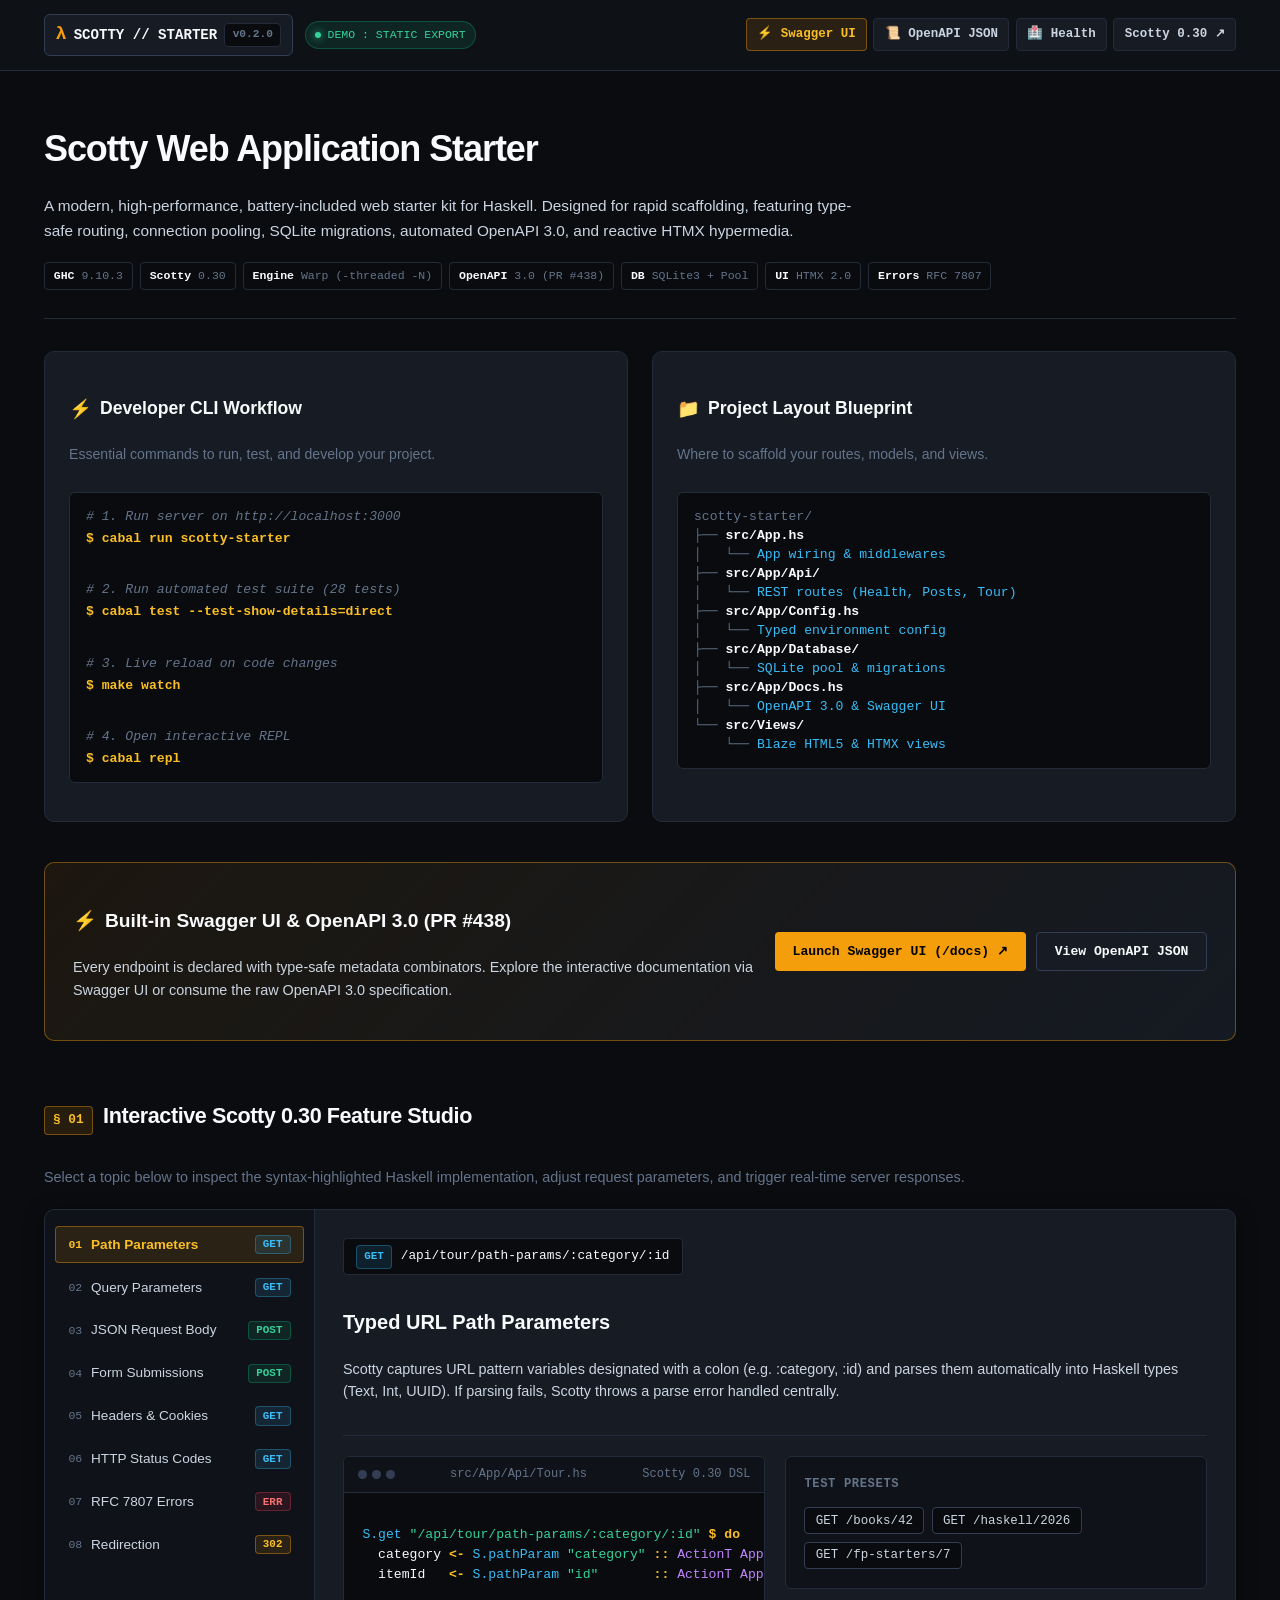
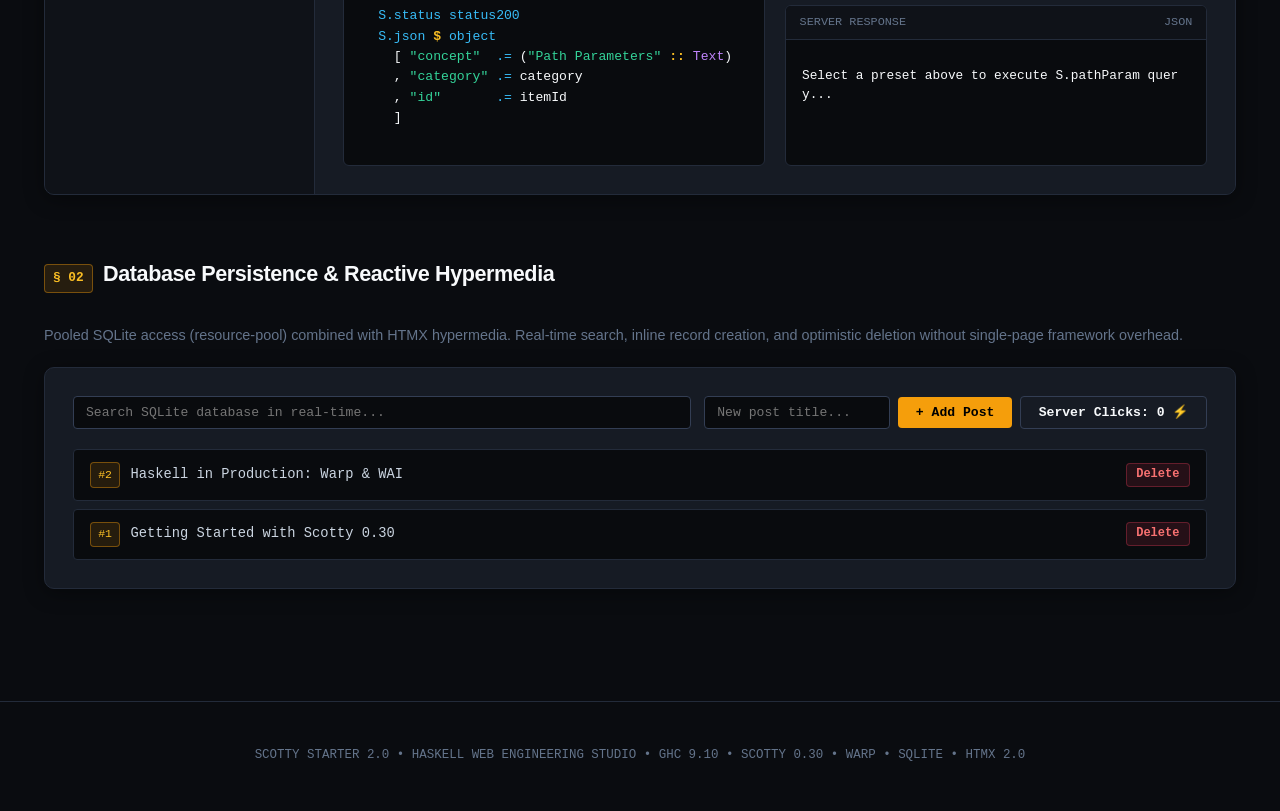
==== docs/index.html @ cca3cdc8 "feat(pages): export static showcase for GitHub Pages - Complete self-contained static export in docs" ====
<!DOCTYPE HTML>
<html><head><meta charset="utf-8"><meta name="viewport" content="width=device-width, initial-scale=1, maximum-scale=5"><meta name="description" content="Scotty Starter 2.0 - Production-Ready Haskell Web Application Starter"><title>Scotty Starter 2.0 // Haskell Web Engineering Studio</title><link rel="icon" href="./favicon.ico"><link rel="stylesheet" href="./css/pure.min.css"><link rel="stylesheet" href="./css/grids-responsive.min.css"><link rel="stylesheet" href="./css/style.css"><script src="./js/htmx.min.js"></script><script>document.addEventListener('htmx:beforeSwap', function(evt) {
  evt.detail.shouldSwap = true;
  evt.detail.isError = false;
});
document.addEventListener('htmx:afterOnLoad', function(evt) {
  var target = evt.detail.target;
  if (target && target.classList.contains('console-output')) {
    try {
      var parsed = JSON.parse(target.textContent);
      target.textContent = JSON.stringify(parsed, null, 2);
    } catch(e) {}
  }
});
function switchTourTab(tabId) {
  var navItems = document.querySelectorAll('.studio-nav-item');
  var panes = document.querySelectorAll('.tour-pane');
  for (var i = 0; i < navItems.length; i++) {
    navItems[i].classList.remove('active');
  }
  for (var j = 0; j < panes.length; j++) {
    panes[j].classList.remove('active');
  }
  var activeBtn = document.querySelector('[data-tab="' + tabId + '"]');
  var activePane = document.getElementById('pane-' + tabId);
  if (activeBtn) activeBtn.classList.add('active');
  if (activePane) activePane.classList.add('active');
}
</script><script>
if ('serviceWorker' in navigator) {
  navigator.serviceWorker.register('./sw.js').then(function(reg) {
    console.log('Scotty SW registered with scope:', reg.scope);
  }).catch(function(err) {
    console.warn('SW registration failed:', err);
  });
}
(function() {
  if (window.__SCOTTY_MOCK_INSTALLED__) return;
  window.__SCOTTY_MOCK_INSTALLED__ = true;

  var clickCounter = 0;
  var nextPostId = 3;
  var posts = [
    { id: 2, title: "Haskell in Production: Warp & WAI" },
    { id: 1, title: "Getting Started with Scotty 0.30" }
  ];

  function escapeHtml(s) {
    return String(s).replace(/&/g, '&amp;').replace(/</g, '&lt;').replace(/>/g, '&gt;').replace(/"/g, '&quot;');
  }
  function renderPost(post) {
    return '<div class="post-card" id="post-' + post.id + '">
' +
      '<div class="post-info">
' +
      '<span class="post-id-chip">#' + post.id + '</span>
' +
      '<span class="post-title">' + escapeHtml(post.title) + '</span>
' +
      '</div>
' +
      '<button class="btn-del" hx-delete="./partials/posts/' + post.id + '" hx-target="#post-' + post.id + '" hx-swap="outerHTML" hx-confirm="Delete this record from SQLite database?">Delete</button>
' +
      '</div>';
  }

  function handleMock(method, urlStr, bodyStr) {
    var url = new URL(urlStr, window.location.href);
    var p = url.pathname;
    method = method.toUpperCase();

    // 1. Path Params
    var m = p.match(/\/api\/tour\/path-params\/([^/]+)\/([^/]+)/);
    if (m && method === 'GET') {
      return { status: 200, ct: 'application/json; charset=utf-8', body: JSON.stringify({
        concept: "Path Parameters",
        category: decodeURIComponent(m[1]),
        id: parseInt(m[2], 10) || m[2]
      }, null, 2) };
    }

    // 2. Query Params
    if (p.indexOf('/api/tour/query-params') !== -1 && method === 'GET') {
      var raw = [];
      url.searchParams.forEach(function(v, k) { raw.push([k, v]); });
      var filter = url.searchParams.get('filter');
      var limit = url.searchParams.get('limit') ? parseInt(url.searchParams.get('limit'), 10) : null;
      return { status: 200, ct: 'application/json; charset=utf-8', body: JSON.stringify({
        concept: "Query Parameters",
        filter: filter,
        limit: limit,
        raw_queries: raw
      }, null, 2) };
    }

    // 3. JSON body
    if (p.indexOf('/api/tour/json-body') !== -1 && method === 'POST') {
      try {
        var parsed = JSON.parse(bodyStr || '{}');
        return { status: 201, ct: 'application/json; charset=utf-8', body: JSON.stringify({
          concept: "JSON Deserialization",
          parsed: parsed
        }, null, 2) };
      } catch(e) {
        return { status: 400, ct: 'application/problem+json; charset=utf-8', body: JSON.stringify({
          type: "about:blank",
          title: "Malformed JSON Request",
          status: 400,
          detail: e.message
        }, null, 2) };
      }
    }

    // 4. Form Params
    if (p.indexOf('/api/tour/form-params') !== -1 && method === 'POST') {
      var sp = new URLSearchParams(bodyStr || '');
      return { status: 201, ct: 'application/json; charset=utf-8', body: JSON.stringify({
        concept: "Form Data Parsing",
        username: sp.get('username') || '',
        email: sp.get('email') || '',
        newsletter: sp.get('newsletter') ? true : null
      }, null, 2) };
    }

    // 5. Headers & Cookies
    if (p.indexOf('/api/tour/headers-and-cookies') !== -1 && method === 'GET') {
      return { status: 200, ct: 'application/json; charset=utf-8', body: JSON.stringify({
        concept: "Headers & Cookies",
        user_agent: navigator.userAgent,
        cookie: "visited=true"
      }, null, 2) };
    }

    // 6. Status Codes
    var scMatch = p.match(/\/api\/tour\/status-codes\/(\d+)/);
    if (scMatch && method === 'GET') {
      var code = parseInt(scMatch[1], 10);
      if (code === 204) {
        return { status: 204, ct: 'text/plain; charset=utf-8', body: '' };
      }
      return { status: code, ct: 'application/json; charset=utf-8', body: JSON.stringify({
        concept: "Status Codes",
        status_code: code
      }, null, 2) };
    }

    // 7. Errors
    var errMatch = p.match(/\/api\/tour\/errors\/([^/]+)/);
    if (errMatch && method === 'GET') {
      var errType = errMatch[1];
      if (errType === 'missing-query') {
        return { status: 400, ct: 'application/problem+json; charset=utf-8', body: JSON.stringify({
          type: "about:blank",
          title: "Missing Query Parameter",
          status: 400,
          detail: "Missing: required_param"
        }, null, 2) };
      } else {
        return { status: 400, ct: 'application/problem+json; charset=utf-8', body: JSON.stringify({
          type: "about:blank",
          title: "Parameter Parse Failure",
          status: 400,
          detail: "Cannot parse: numeric_field (expected Int)"
        }, null, 2) };
      }
    }

    // 8. Health
    if (p.indexOf('/healthz') !== -1) {
      return { status: 200, ct: 'application/json; charset=utf-8', body: JSON.stringify({
        status: "ok",
        app: "scotty-starter",
        version: "0.2.0",
        runtime: "GHC 9.10.3 / Warp / GitHub Pages Static",
        pool_stats: { available: 10, in_use: 0 }
      }, null, 2) };
    }

    // 9. Counter
    if (p.indexOf('/partials/counter') !== -1 && method === 'POST') {
      clickCounter++;
      return { status: 200, ct: 'text/html; charset=utf-8', body: '<button class="btn-secondary" id="counter-btn" hx-post="./partials/counter" hx-target="#counter-btn" hx-swap="outerHTML">Server Clicks: ' + clickCounter + ' ⚡</button>' };
    }

    // 10. Posts search
    if (p.indexOf('/partials/posts/search') !== -1 && method === 'GET') {
      var q = (url.searchParams.get('q') || '').toLowerCase();
      var filtered = posts.filter(function(x) { return x.title.toLowerCase().indexOf(q) !== -1; });
      var html = "";
      if (filtered.length === 0) {
        html = '<div style="grid-column: 1 / -1; padding: 2rem; text-align: center; color: var(--text-dim);">No matching SQLite records found for "' + escapeHtml(q) + '".</div>';
      } else {
        html = filtered.map(renderPost).join('
');
      }
      return { status: 200, ct: 'text/html; charset=utf-8', body: html };
    }

    // 11. Add post
    if (p.indexOf('/partials/posts') !== -1 && method === 'POST') {
      var formP = new URLSearchParams(bodyStr || '');
      var title = (formP.get('title') || 'Untitled Entry').trim();
      var np = { id: nextPostId++, title: title };
      posts.unshift(np);
      return { status: 200, ct: 'text/html; charset=utf-8', body: renderPost(np) };
    }

    // 12. Delete post
    var delMatch = p.match(/\/partials\/posts\/(\d+)/);
    if (delMatch && method === 'DELETE') {
      var delId = parseInt(delMatch[1], 10);
      posts = posts.filter(function(x) { return x.id !== delId; });
      return { status: 200, ct: 'text/html; charset=utf-8', body: '' };
    }

    return null;
  }

  var origOpen = XMLHttpRequest.prototype.open;
  var origSend = XMLHttpRequest.prototype.send;

  XMLHttpRequest.prototype.open = function(method, url) {
    this._method = method;
    this._url = url;
    return origOpen.apply(this, arguments);
  };

  XMLHttpRequest.prototype.send = function(body) {
    var self = this;
    if (navigator.serviceWorker && navigator.serviceWorker.controller) {
      return origSend.apply(this, arguments);
    }
    var mock = handleMock(self._method, self._url, body);
    if (mock) {
      setTimeout(function() {
        Object.defineProperty(self, 'readyState', { value: 4, writable: false });
        Object.defineProperty(self, 'status', { value: mock.status, writable: false });
        Object.defineProperty(self, 'statusText', { value: mock.status === 204 ? 'No Content' : 'OK', writable: false });
        Object.defineProperty(self, 'responseText', { value: mock.body, writable: false });
        Object.defineProperty(self, 'response', { value: mock.body, writable: false });
        self.getResponseHeader = function(h) {
          if (h.toLowerCase() === 'content-type') return mock.ct;
          return null;
        };
        self.getAllResponseHeaders = function() {
          return 'content-type: ' + mock.ct + '
';
        };
        if (typeof self.onreadystatechange === 'function') self.onreadystatechange();
        if (typeof self.onload === 'function') self.onload();
      }, 30);
      return;
    }
    return origSend.apply(this, arguments);
  };

  var origFetch = window.fetch;
  window.fetch = function(input, init) {
    if (navigator.serviceWorker && navigator.serviceWorker.controller) {
      return origFetch.apply(this, arguments);
    }
    var urlStr = typeof input === 'string' ? input : (input && input.url ? input.url : '');
    var method = (init && init.method) || 'GET';
    var body = (init && init.body) || '';
    var mock = handleMock(method, urlStr, body);
    if (mock) {
      return Promise.resolve(new Response(mock.body, {
        status: mock.status,
        headers: { 'Content-Type': mock.ct }
      }));
    }
    return origFetch.apply(this, arguments);
  };
})();
</script></head><body><header class="topbar"><div class="topbar-inner"><div class="brand-wrapper"><a class="brand-badge" href="./"><span class="lambda-glyph">λ</span><span>SCOTTY // STARTER</span><span class="version-pill">v0.2.0</span></a><div class="status-pill"><span class="pulse-dot"></span><span>DEMO : STATIC EXPORT</span></div></div><div class="nav-cluster"><a class="nav-btn swagger-btn" href="./docs.html">⚡ Swagger UI</a><a class="nav-btn" href="./openapi.json">📜 OpenAPI JSON</a><a class="nav-btn" href="./healthz">🏥 Health</a><a class="nav-btn" href="https://github.com/scotty-web/scotty" target="_blank">Scotty 0.30 ↗</a></div></div></header><main class="workbench-container"><div class="masthead"><h1 class="masthead-title">Scotty Web Application Starter</h1><p class="masthead-sub">A modern, high-performance, battery-included web starter kit for Haskell. Designed for rapid scaffolding, featuring type-safe routing, connection pooling, SQLite migrations, automated OpenAPI 3.0, and reactive HTMX hypermedia.</p><div class="spec-strip"><span class="spec-chip"><strong>GHC </strong>9.10.3</span><span class="spec-chip"><strong>Scotty </strong>0.30</span><span class="spec-chip"><strong>Engine </strong>Warp (-threaded -N)</span><span class="spec-chip"><strong>OpenAPI </strong>3.0 (PR #438)</span><span class="spec-chip"><strong>DB </strong>SQLite3 + Pool</span><span class="spec-chip"><strong>UI </strong>HTMX 2.0</span><span class="spec-chip"><strong>Errors </strong>RFC 7807</span></div></div><div class="scaffold-grid"><div class="scaffold-card"><h3 class="scaffold-card-title"><span class="lambda-glyph">⚡</span><span>Developer CLI Workflow</span></h3><p class="scaffold-card-desc">Essential commands to run, test, and develop your project.</p><pre class="cli-cheatsheet"><span class="comment"># 1. Run server on http://localhost:3000
</span><span class="cmd">$ cabal run scotty-starter

</span><span class="comment"># 2. Run automated test suite (28 tests)
</span><span class="cmd">$ cabal test --test-show-details=direct

</span><span class="comment"># 3. Live reload on code changes
</span><span class="cmd">$ make watch

</span><span class="comment"># 4. Open interactive REPL
</span><span class="cmd">$ cabal repl</span></pre></div><div class="scaffold-card"><h3 class="scaffold-card-title"><span class="lambda-glyph">📁</span><span>Project Layout Blueprint</span></h3><p class="scaffold-card-desc">Where to scaffold your routes, models, and views.</p><pre class="tree-list">scotty-starter/
├── <strong>src/App.hs</strong>
│   └── <span class="tag">App wiring &amp; middlewares
</span>├── <strong>src/App/Api/</strong>
│   └── <span class="tag">REST routes (Health, Posts, Tour)
</span>├── <strong>src/App/Config.hs</strong>
│   └── <span class="tag">Typed environment config
</span>├── <strong>src/App/Database/</strong>
│   └── <span class="tag">SQLite pool &amp; migrations
</span>├── <strong>src/App/Docs.hs</strong>
│   └── <span class="tag">OpenAPI 3.0 &amp; Swagger UI
</span>└── <strong>src/Views/</strong>
    └── <span class="tag">Blaze HTML5 &amp; HTMX views</span></pre></div></div><div class="swagger-banner"><div class="swagger-banner-content"><h3><span>⚡</span> Built-in Swagger UI &amp; OpenAPI 3.0 (PR #438)</h3><p>Every endpoint is declared with type-safe metadata combinators. Explore the interactive documentation via Swagger UI or consume the raw OpenAPI 3.0 specification.</p></div><div class="swagger-banner-actions"><a class="btn-primary" href="./docs.html">Launch Swagger UI (/docs) ↗</a><a class="btn-secondary" href="./openapi.json">View OpenAPI JSON</a></div></div><div class="section-header"><span class="section-num">§ 01</span><h2 class="section-title">Interactive Scotty 0.30 Feature Studio</h2></div><p class="section-desc">Select a topic below to inspect the syntax-highlighted Haskell implementation, adjust request parameters, and trigger real-time server responses.</p><div class="studio-container"><aside class="studio-sidebar"><button class="studio-nav-item active" data-tab="path-params" onclick="switchTourTab(&#39;path-params&#39;)"><span class="nav-label"><span class="nav-index">01</span><span>Path Parameters</span></span><span class="method-badge get">GET</span></button><button class="studio-nav-item" data-tab="query-params" onclick="switchTourTab(&#39;query-params&#39;)"><span class="nav-label"><span class="nav-index">02</span><span>Query Parameters</span></span><span class="method-badge get">GET</span></button><button class="studio-nav-item" data-tab="json-body" onclick="switchTourTab(&#39;json-body&#39;)"><span class="nav-label"><span class="nav-index">03</span><span>JSON Request Body</span></span><span class="method-badge post">POST</span></button><button class="studio-nav-item" data-tab="form-params" onclick="switchTourTab(&#39;form-params&#39;)"><span class="nav-label"><span class="nav-index">04</span><span>Form Submissions</span></span><span class="method-badge post">POST</span></button><button class="studio-nav-item" data-tab="headers-cookies" onclick="switchTourTab(&#39;headers-cookies&#39;)"><span class="nav-label"><span class="nav-index">05</span><span>Headers &amp; Cookies</span></span><span class="method-badge get">GET</span></button><button class="studio-nav-item" data-tab="status-codes" onclick="switchTourTab(&#39;status-codes&#39;)"><span class="nav-label"><span class="nav-index">06</span><span>HTTP Status Codes</span></span><span class="method-badge get">GET</span></button><button class="studio-nav-item" data-tab="error-handling" onclick="switchTourTab(&#39;error-handling&#39;)"><span class="nav-label"><span class="nav-index">07</span><span>RFC 7807 Errors</span></span><span class="method-badge err">ERR</span></button><button class="studio-nav-item" data-tab="redirection" onclick="switchTourTab(&#39;redirection&#39;)"><span class="nav-label"><span class="nav-index">08</span><span>Redirection</span></span><span class="method-badge redir">302</span></button></aside><div class="studio-stage"><div id="pane-path-params" class="tour-pane active"><div class="pane-header"><div class="pane-route"><span class="method-badge get">GET</span><span>/api/tour/path-params/:category/:id</span></div><h3 class="pane-title">Typed URL Path Parameters</h3><p class="pane-description">Scotty captures URL pattern variables designated with a colon (e.g. :category, :id) and parses them automatically into Haskell types (Text, Int, UUID). If parsing fails, Scotty throws a parse error handled centrally.</p></div><div class="studio-work-area"><div class="code-window"><div class="window-bar"><div class="window-dots"><span class="window-dot"></span><span class="window-dot"></span><span class="window-dot"></span></div><span>src/App/Api/Tour.hs</span><span>Scotty 0.30 DSL</span></div><pre class="code-snippet"><span class="syn-fn">S.get</span> <span class="syn-str">&quot;/api/tour/path-params/:category/:id&quot;</span> <span class="syn-kw">$</span> <span class="syn-kw">do</span>
  category <span class="syn-kw">&lt;-</span> <span class="syn-fn">S.pathParam</span> <span class="syn-str">&quot;category&quot;</span> <span class="syn-kw">::</span> <span class="syn-type">ActionT</span> <span class="syn-type">AppM</span> <span class="syn-type">Text</span>
  itemId   <span class="syn-kw">&lt;-</span> <span class="syn-fn">S.pathParam</span> <span class="syn-str">&quot;id&quot;</span>       <span class="syn-kw">::</span> <span class="syn-type">ActionT</span> <span class="syn-type">AppM</span> <span class="syn-type">Int</span>

  <span class="syn-fn">S.status</span> <span class="syn-fn">status200</span>
  <span class="syn-fn">S.json</span> <span class="syn-kw">$</span> <span class="syn-fn">object</span>
    [ <span class="syn-str">&quot;concept&quot;</span>  <span class="syn-fn">.=</span> (<span class="syn-str">&quot;Path Parameters&quot;</span> <span class="syn-kw">::</span> <span class="syn-type">Text</span>)
    , <span class="syn-str">&quot;category&quot;</span> <span class="syn-fn">.=</span> category
    , <span class="syn-str">&quot;id&quot;</span>       <span class="syn-fn">.=</span> itemId
    ]</pre></div><div class="test-panel"><div class="control-box"><span class="control-box-title">Test Presets</span><div class="preset-buttons"><button class="btn-preset" hx-get="./api/tour/path-params/books/42" hx-target="#console-path">GET /books/42</button><button class="btn-preset" hx-get="./api/tour/path-params/haskell/2026" hx-target="#console-path">GET /haskell/2026</button><button class="btn-preset" hx-get="./api/tour/path-params/fp-starters/7" hx-target="#console-path">GET /fp-starters/7</button></div></div><div class="console-box"><div class="console-bar"><span>SERVER RESPONSE</span><span>JSON</span></div><pre id="console-path" class="console-output">Select a preset above to execute S.pathParam query...</pre></div></div></div></div><div id="pane-query-params" class="tour-pane"><div class="pane-header"><div class="pane-route"><span class="method-badge get">GET</span><span>/api/tour/query-params?filter=...&amp;limit=...</span></div><h3 class="pane-title">Optional &amp; Required Query Parameters</h3><p class="pane-description">Scotty provides S.queryParam for required parameters (throwing QueryParameterNotFound if absent), S.queryParamMaybe for optional parameters (returning Maybe a), and S.queryParams for raw key-value pairs.</p></div><div class="studio-work-area"><div class="code-window"><div class="window-bar"><div class="window-dots"><span class="window-dot"></span><span class="window-dot"></span><span class="window-dot"></span></div><span>src/App/Api/Tour.hs</span><span>Scotty 0.30 DSL</span></div><pre class="code-snippet"><span class="syn-fn">S.get</span> <span class="syn-str">&quot;/api/tour/query-params&quot;</span> <span class="syn-kw">$</span> <span class="syn-kw">do</span>
  filterVal  <span class="syn-kw">&lt;-</span> <span class="syn-fn">S.queryParamMaybe</span> <span class="syn-str">&quot;filter&quot;</span> <span class="syn-kw">::</span> <span class="syn-type">ActionT</span> <span class="syn-type">AppM</span> (<span class="syn-type">Maybe</span> <span class="syn-type">Text</span>)
  limitVal   <span class="syn-kw">&lt;-</span> <span class="syn-fn">S.queryParamMaybe</span> <span class="syn-str">&quot;limit&quot;</span>  <span class="syn-kw">::</span> <span class="syn-type">ActionT</span> <span class="syn-type">AppM</span> (<span class="syn-type">Maybe</span> <span class="syn-type">Int</span>)
  rawQueries <span class="syn-kw">&lt;-</span> <span class="syn-fn">S.queryParams</span>

  <span class="syn-fn">S.status</span> <span class="syn-fn">status200</span>
  <span class="syn-fn">S.json</span> <span class="syn-kw">$</span> <span class="syn-fn">object</span>
    [ <span class="syn-str">&quot;concept&quot;</span>     <span class="syn-fn">.=</span> (<span class="syn-str">&quot;Query Parameters&quot;</span> <span class="syn-kw">::</span> <span class="syn-type">Text</span>)
    , <span class="syn-str">&quot;filter&quot;</span>      <span class="syn-fn">.=</span> filterVal
    , <span class="syn-str">&quot;limit&quot;</span>       <span class="syn-fn">.=</span> limitVal
    , <span class="syn-str">&quot;raw_queries&quot;</span> <span class="syn-fn">.=</span> rawQueries
    ]</pre></div><div class="test-panel"><div class="control-box"><span class="control-box-title">Test Presets</span><div class="preset-buttons"><button class="btn-preset" hx-get="./api/tour/query-params?filter=functional&amp;limit=5&amp;active=true" hx-target="#console-query">?filter=functional&amp;limit=5&amp;active=true</button><button class="btn-preset" hx-get="./api/tour/query-params?filter=haskell&amp;limit=2" hx-target="#console-query">?filter=haskell&amp;limit=2</button><button class="btn-preset" hx-get="./api/tour/query-params" hx-target="#console-query">Default (No query params)</button></div></div><div class="console-box"><div class="console-bar"><span>SERVER RESPONSE</span><span>JSON</span></div><pre id="console-query" class="console-output">Select a preset above to test query parameter parsing...</pre></div></div></div></div><div id="pane-json-body" class="tour-pane"><div class="pane-header"><div class="pane-route"><span class="method-badge post">POST</span><span>/api/tour/json-body</span></div><h3 class="pane-title">Typed JSON Deserialization via Aeson</h3><p class="pane-description">Using S.jsonData, Scotty streams and deserializes incoming JSON payloads directly into strongly-typed Haskell data records. Malformed JSON automatically triggers the centralized RFC 7807 error handler.</p></div><div class="studio-work-area"><div class="code-window"><div class="window-bar"><div class="window-dots"><span class="window-dot"></span><span class="window-dot"></span><span class="window-dot"></span></div><span>src/App/Api/Tour.hs</span><span>Scotty 0.30 DSL</span></div><pre class="code-snippet"><span class="syn-kw">data</span> <span class="syn-type">TourPayload</span> <span class="syn-kw">=</span> <span class="syn-type">TourPayload</span>
  { name   <span class="syn-kw">::</span> <span class="syn-kw">!</span><span class="syn-type">Text</span>
  , role   <span class="syn-kw">::</span> <span class="syn-kw">!</span><span class="syn-type">Text</span>
  , skills <span class="syn-kw">::</span> <span class="syn-kw">![</span><span class="syn-type">Text</span>]
  } <span class="syn-kw">deriving</span> (<span class="syn-type">Generic</span>, <span class="syn-type">FromJSON</span>, <span class="syn-type">ToJSON</span>)

<span class="syn-fn">S.post</span> <span class="syn-str">&quot;/api/tour/json-body&quot;</span> <span class="syn-kw">$</span> <span class="syn-kw">do</span>
  payload <span class="syn-kw">&lt;-</span> <span class="syn-fn">S.jsonData</span> <span class="syn-kw">::</span> <span class="syn-type">ActionT</span> <span class="syn-type">AppM</span> <span class="syn-type">TourPayload</span>
  <span class="syn-fn">S.status</span> <span class="syn-fn">status201</span>
  <span class="syn-fn">S.json</span> <span class="syn-kw">$</span> <span class="syn-fn">object</span>
    [ <span class="syn-str">&quot;concept&quot;</span> <span class="syn-fn">.=</span> (<span class="syn-str">&quot;JSON Deserialization&quot;</span> <span class="syn-kw">::</span> <span class="syn-type">Text</span>)
    , <span class="syn-str">&quot;parsed&quot;</span>  <span class="syn-fn">.=</span> payload
    ]</pre></div><div class="test-panel"><div class="control-box"><span class="control-box-title">Test Payloads</span><div class="preset-buttons"><button class="btn-primary" onclick="fetch(&#39;/api/tour/json-body&#39;, {method: &#39;POST&#39;, headers: {&#39;Content-Type&#39;: &#39;application/json&#39;}, body: JSON.stringify({name: &#39;Alonzo Church&#39;, role: &#39;Logician&#39;, skills: [&#39;Lambda Calculus&#39;, &#39;Type Theory&#39;]})}).then(r =&gt; r.json()).then(d =&gt; { document.getElementById(&#39;console-json&#39;).textContent = JSON.stringify(d, null, 2); })">POST Alonzo Church</button><button class="btn-secondary" onclick="fetch(&#39;/api/tour/json-body&#39;, {method: &#39;POST&#39;, headers: {&#39;Content-Type&#39;: &#39;application/json&#39;}, body: JSON.stringify({name: &#39;Ada Lovelace&#39;, role: &#39;Architect&#39;, skills: [&#39;Analytical Engine&#39;, &#39;Concurrency&#39;]})}).then(r =&gt; r.json()).then(d =&gt; { document.getElementById(&#39;console-json&#39;).textContent = JSON.stringify(d, null, 2); })">POST Ada Lovelace</button></div></div><div class="console-box"><div class="console-bar"><span>SERVER RESPONSE</span><span>JSON</span></div><pre id="console-json" class="console-output">Click a payload button to POST typed JSON to S.jsonData...</pre></div></div></div></div><div id="pane-form-params" class="tour-pane"><div class="pane-header"><div class="pane-route"><span class="method-badge post">POST</span><span>/api/tour/form-params</span></div><h3 class="pane-title">URL-Encoded Multipart Form Processing</h3><p class="pane-description">Scotty handles standard HTML form body submissions seamlessly using S.formParam and S.formParamMaybe, converting form fields into typed Haskell variables.</p></div><div class="studio-work-area"><div class="code-window"><div class="window-bar"><div class="window-dots"><span class="window-dot"></span><span class="window-dot"></span><span class="window-dot"></span></div><span>src/App/Api/Tour.hs</span><span>Scotty 0.30 DSL</span></div><pre class="code-snippet"><span class="syn-fn">S.post</span> <span class="syn-str">&quot;/api/tour/form-params&quot;</span> <span class="syn-kw">$</span> <span class="syn-kw">do</span>
  uname <span class="syn-kw">&lt;-</span> <span class="syn-fn">S.formParam</span> <span class="syn-str">&quot;username&quot;</span>   <span class="syn-kw">::</span> <span class="syn-type">ActionT</span> <span class="syn-type">AppM</span> <span class="syn-type">Text</span>
  email <span class="syn-kw">&lt;-</span> <span class="syn-fn">S.formParam</span> <span class="syn-str">&quot;email&quot;</span>      <span class="syn-kw">::</span> <span class="syn-type">ActionT</span> <span class="syn-type">AppM</span> <span class="syn-type">Text</span>
  news  <span class="syn-kw">&lt;-</span> <span class="syn-fn">S.formParamMaybe</span> <span class="syn-str">&quot;newsletter&quot;</span> <span class="syn-kw">::</span> <span class="syn-type">ActionT</span> <span class="syn-type">AppM</span> (<span class="syn-type">Maybe</span> <span class="syn-type">Bool</span>)

  <span class="syn-fn">S.status</span> <span class="syn-fn">status201</span>
  <span class="syn-fn">S.json</span> <span class="syn-kw">$</span> <span class="syn-fn">object</span>
    [ <span class="syn-str">&quot;concept&quot;</span>    <span class="syn-fn">.=</span> (<span class="syn-str">&quot;Form Data Parsing&quot;</span> <span class="syn-kw">::</span> <span class="syn-type">Text</span>)
    , <span class="syn-str">&quot;username&quot;</span>   <span class="syn-fn">.=</span> uname
    , <span class="syn-str">&quot;email&quot;</span>      <span class="syn-fn">.=</span> email
    , <span class="syn-str">&quot;newsletter&quot;</span> <span class="syn-fn">.=</span> news
    ]</pre></div><div class="test-panel"><div class="control-box"><span class="control-box-title">Interactive Form</span><form class="form-row" hx-post="./api/tour/form-params" hx-target="#console-form"><input type="text" name="username" class="form-input" placeholder="Username" value="simon_pj"><input type="email" name="email" class="form-input" placeholder="Email" value="simon@ghc.dev"><button type="submit" class="btn-primary">Submit Form</button></form></div><div class="console-box"><div class="console-bar"><span>SERVER RESPONSE</span><span>JSON</span></div><pre id="console-form" class="console-output">Submit the form above to inspect S.formParam extraction...</pre></div></div></div></div><div id="pane-headers-cookies" class="tour-pane"><div class="pane-header"><div class="pane-route"><span class="method-badge get">GET</span><span>/api/tour/headers-and-cookies</span></div><h3 class="pane-title">Request Headers &amp; Cookie Management</h3><p class="pane-description">Read incoming request headers (S.header), inspect client cookies (getCookie), set custom response headers (S.setHeader), and set cookies with ease.</p></div><div class="studio-work-area"><div class="code-window"><div class="window-bar"><div class="window-dots"><span class="window-dot"></span><span class="window-dot"></span><span class="window-dot"></span></div><span>src/App/Api/Tour.hs</span><span>Scotty 0.30 DSL</span></div><pre class="code-snippet"><span class="syn-fn">S.get</span> <span class="syn-str">&quot;/api/tour/headers-and-cookies&quot;</span> <span class="syn-kw">$</span> <span class="syn-kw">do</span>
  ua &lt;- <span class="syn-fn">S.header</span> <span class="syn-str">&quot;User-Agent&quot;</span>
  c  &lt;- <span class="syn-fn">getCookie</span> <span class="syn-str">&quot;visited&quot;</span>

  <span class="syn-cm">-- Set custom response header and cookie
</span>  <span class="syn-fn">S.setHeader</span> <span class="syn-str">&quot;X-Scotty-Powered-By&quot;</span> <span class="syn-str">&quot;Scotty 0.30 (Haskell)&quot;</span>
  <span class="syn-fn">setSimpleCookie</span> <span class="syn-str">&quot;visited&quot;</span> <span class="syn-str">&quot;true&quot;</span>

  <span class="syn-fn">S.status</span> <span class="syn-fn">status200</span>
  <span class="syn-fn">S.json</span> <span class="syn-kw">$</span> <span class="syn-fn">object</span>
    [ <span class="syn-str">&quot;concept&quot;</span>    <span class="syn-fn">.=</span> (<span class="syn-str">&quot;Headers &amp; Cookies&quot;</span> <span class="syn-kw">::</span> <span class="syn-type">Text</span>)
    , <span class="syn-str">&quot;user_agent&quot;</span> <span class="syn-fn">.=</span> (<span class="syn-fn">fmap</span> <span class="syn-fn">TL.toStrict</span> ua)
    , <span class="syn-str">&quot;cookie&quot;</span>     <span class="syn-fn">.=</span> c
    ]</pre></div><div class="test-panel"><div class="control-box"><span class="control-box-title">Test Controls</span><div class="preset-buttons"><button class="btn-primary" hx-get="./api/tour/headers-and-cookies" hx-target="#console-headers">Send Request &amp; Issue Cookie</button></div></div><div class="console-box"><div class="console-bar"><span>SERVER RESPONSE</span><span>JSON</span></div><pre id="console-headers" class="console-output">Click above to read client headers and set response cookie...</pre></div></div></div></div><div id="pane-status-codes" class="tour-pane"><div class="pane-header"><div class="pane-route"><span class="method-badge get">GET</span><span>/api/tour/status-codes/:code</span></div><h3 class="pane-title">Dynamic HTTP Response Status Codes</h3><p class="pane-description">Scotty allows returning any valid HTTP status code dynamically via S.status and Network.HTTP.Types.Status.mkStatus.</p></div><div class="studio-work-area"><div class="code-window"><div class="window-bar"><div class="window-dots"><span class="window-dot"></span><span class="window-dot"></span><span class="window-dot"></span></div><span>src/App/Api/Tour.hs</span><span>Scotty 0.30 DSL</span></div><pre class="code-snippet"><span class="syn-fn">S.get</span> <span class="syn-str">&quot;/api/tour/status-codes/:code&quot;</span> <span class="syn-kw">$</span> <span class="syn-kw">do</span>
  codeInt <span class="syn-kw">&lt;-</span> <span class="syn-fn">S.pathParam</span> <span class="syn-str">&quot;code&quot;</span> <span class="syn-kw">::</span> <span class="syn-type">ActionT</span> <span class="syn-type">AppM</span> <span class="syn-type">Int</span>
  <span class="syn-kw">let</span> sc = <span class="syn-fn">mkStatus</span> codeInt <span class="syn-str">&quot;Custom Status&quot;</span>

  <span class="syn-fn">S.status</span> sc
  <span class="syn-kw">if</span> codeInt <span class="syn-kw">==</span> <span class="syn-num">204</span>
    <span class="syn-kw">then</span> <span class="syn-fn">S.raw</span> <span class="syn-str">&quot;&quot;</span>
    <span class="syn-kw">else</span> <span class="syn-fn">S.json</span> <span class="syn-kw">$</span> <span class="syn-fn">object</span>
      [ <span class="syn-str">&quot;concept&quot;</span>     <span class="syn-fn">.=</span> (<span class="syn-str">&quot;Status Codes&quot;</span> <span class="syn-kw">::</span> <span class="syn-type">Text</span>)
      , <span class="syn-str">&quot;status_code&quot;</span> <span class="syn-fn">.=</span> codeInt
      ]</pre></div><div class="test-panel"><div class="control-box"><span class="control-box-title">Select Status Code</span><div class="preset-buttons"><button class="btn-preset" hx-get="./api/tour/status-codes/200" hx-target="#console-status">200 OK</button><button class="btn-preset" hx-get="./api/tour/status-codes/201" hx-target="#console-status">201 Created</button><button class="btn-preset" hx-get="./api/tour/status-codes/204" hx-target="#console-status">204 No Content</button><button class="btn-preset" hx-get="./api/tour/status-codes/400" hx-target="#console-status">400 Bad Request</button><button class="btn-preset" hx-get="./api/tour/status-codes/404" hx-target="#console-status">404 Not Found</button><button class="btn-preset" hx-get="./api/tour/status-codes/418" hx-target="#console-status">418 I&#39;m a Teapot</button></div></div><div class="console-box"><div class="console-bar"><span>SERVER RESPONSE</span><span>STATUS TEST</span></div><pre id="console-status" class="console-output">Select a status code to test S.status dispatch...</pre></div></div></div></div><div id="pane-error-handling" class="tour-pane"><div class="pane-header"><div class="pane-route"><span class="method-badge err">ERR</span><span>/api/tour/errors/:type</span></div><h3 class="pane-title">Centralized Error Boundaries &amp; RFC 7807</h3><p class="pane-description">Scotty provides S.defaultHandler to catch unhandled exceptions. In Scotty Starter 2.0, this converts errors into standard RFC 7807 Problem Details (application/problem+json) with titles, status codes, and diagnostics.</p></div><div class="studio-work-area"><div class="code-window"><div class="window-bar"><div class="window-dots"><span class="window-dot"></span><span class="window-dot"></span><span class="window-dot"></span></div><span>src/App/Middleware/ErrorHandler.hs</span><span>Scotty 0.30 DSL</span></div><pre class="code-snippet"><span class="syn-type">appErrorHandler</span> <span class="syn-kw">::</span> <span class="syn-type">ScottyException</span> <span class="syn-kw">-&gt;</span> <span class="syn-type">ActionT</span> m ()
<span class="syn-type">appErrorHandler</span> <span class="syn-kw">=</span> <span class="syn-kw">\case</span>
  <span class="syn-type">QueryParameterNotFound</span> p <span class="syn-kw">-&gt;</span>
    <span class="syn-fn">rfc7807</span> <span class="syn-fn">status400</span> <span class="syn-str">&quot;Missing Query Parameter&quot;</span> (<span class="syn-str">&quot;Missing: &quot;</span> <span class="syn-fn">&lt;&gt;</span> p)
  <span class="syn-type">FailedToParseParameter</span> p <span class="syn-kw">-&gt;</span>
    <span class="syn-fn">rfc7807</span> <span class="syn-fn">status400</span> <span class="syn-str">&quot;Parameter Parse Failure&quot;</span> (<span class="syn-str">&quot;Cannot parse: &quot;</span> <span class="syn-fn">&lt;&gt;</span> p)
  other <span class="syn-kw">-&gt;</span>
    <span class="syn-fn">rfc7807</span> <span class="syn-fn">status500</span> <span class="syn-str">&quot;Internal Server Error&quot;</span> (<span class="syn-fn">T.pack</span> (<span class="syn-fn">show</span> other))</pre></div><div class="test-panel"><div class="control-box"><span class="control-box-title">Trigger Errors Deliberately</span><div class="preset-buttons"><button class="btn-preset" hx-get="./api/tour/errors/missing-query" hx-target="#console-errors">Trigger Missing Query</button><button class="btn-preset" hx-get="./api/tour/errors/bad-int?numeric_field=not_an_int" hx-target="#console-errors">Trigger Bad Int Parse</button></div></div><div class="console-box"><div class="console-bar"><span>SERVER RESPONSE</span><span>RFC 7807</span></div><pre id="console-errors" class="console-output">Trigger an exception to inspect the RFC 7807 Problem Details payload...</pre></div></div></div></div><div id="pane-redirection" class="tour-pane"><div class="pane-header"><div class="pane-route"><span class="method-badge redir">302</span><span>/api/tour/redirect-to-docs</span></div><h3 class="pane-title">HTTP Redirection via S.redirect</h3><p class="pane-description">Scotty provides S.redirect to issue 302 Found HTTP redirects to internal or external URLs.</p></div><div class="studio-work-area"><div class="code-window"><div class="window-bar"><div class="window-dots"><span class="window-dot"></span><span class="window-dot"></span><span class="window-dot"></span></div><span>src/App/Api/Tour.hs</span><span>Scotty 0.30 DSL</span></div><pre class="code-snippet"><span class="syn-fn">S.get</span> <span class="syn-str">&quot;/api/tour/redirect-to-docs&quot;</span> <span class="syn-kw">$</span> <span class="syn-kw">do</span>
  <span class="syn-cm">-- Issues HTTP 302 Found with Location: /docs
</span>  <span class="syn-fn">S.redirect</span> <span class="syn-str">&quot;/docs&quot;</span></pre></div><div class="test-panel"><div class="control-box"><span class="control-box-title">Execute Redirection</span><div class="preset-buttons"><a class="btn-primary" href="./docs.html">Execute S.redirect to /docs ↗</a></div></div><div class="console-box"><div class="console-bar"><span>NOTES</span><span>302 FOUND</span></div><pre class="console-output">Clicking the button above navigates to /api/tour/redirect-to-docs, which dispatches S.redirect &quot;/docs&quot;.</pre></div></div></div></div></div></div><div class="section-header"><span class="section-num">§ 02</span><h2 class="section-title">Database Persistence &amp; Reactive Hypermedia</h2></div><p class="section-desc">Pooled SQLite access (resource-pool) combined with HTMX hypermedia. Real-time search, inline record creation, and optimistic deletion without single-page framework overhead.</p><div class="database-section"><div class="db-toolbar"><input type="search" name="q" class="form-input" placeholder="Search SQLite database in real-time..." autocomplete="off" hx-get="./partials/posts/search" hx-trigger="keyup changed delay:150ms, search" hx-target="#posts-container"><form class="form-row" hx-post="./partials/posts" hx-target="#posts-container" hx-swap="afterbegin" hx-on::after-request="if(event.detail.successful) this.reset()"><input type="text" name="title" class="form-input" placeholder="New post title..." required="true"><button type="submit" class="btn-primary">+ Add Post</button><button class="btn-secondary" id="counter-btn" hx-post="./partials/counter" hx-target="#counter-btn" hx-swap="outerHTML">Server Clicks: 0 ⚡</button></form></div><div id="posts-container" class="posts-list"><div class="post-card" id="post-2"><div class="post-info"><span class="post-id-chip">#2</span><span class="post-title">Haskell in Production: Warp &amp; WAI</span></div><button class="btn-del" hx-delete="./partials/posts/2" hx-target="#post-2" hx-swap="outerHTML" hx-confirm="Delete this record from SQLite database?">Delete</button></div><div class="post-card" id="post-1"><div class="post-info"><span class="post-id-chip">#1</span><span class="post-title">Getting Started with Scotty 0.30</span></div><button class="btn-del" hx-delete="./partials/posts/1" hx-target="#post-1" hx-swap="outerHTML" hx-confirm="Delete this record from SQLite database?">Delete</button></div></div></div></main><footer><p>SCOTTY STARTER 2.0 • HASKELL WEB ENGINEERING STUDIO • GHC 9.10 • SCOTTY 0.30 • WARP • SQLITE • HTMX 2.0</p></footer></body></html>
---- docs/css/pure.min.css ----
/*!
Pure v3.0.0
Copyright 2013 Yahoo!
Licensed under the BSD License.
https://github.com/pure-css/pure/blob/master/LICENSE
*/
/*!
normalize.css v | MIT License | https://necolas.github.io/normalize.css/
Copyright (c) Nicolas Gallagher and Jonathan Neal
*/
/*! normalize.css v8.0.1 | MIT License | github.com/necolas/normalize.css */html{line-height:1.15;-webkit-text-size-adjust:100%}body{margin:0}main{display:block}h1{font-size:2em;margin:.67em 0}hr{box-sizing:content-box;height:0;overflow:visible}pre{font-family:monospace,monospace;font-size:1em}a{background-color:transparent}abbr[title]{border-bottom:none;text-decoration:underline;-webkit-text-decoration:underline dotted;text-decoration:underline dotted}b,strong{font-weight:bolder}code,kbd,samp{font-family:monospace,monospace;font-size:1em}small{font-size:80%}sub,sup{font-size:75%;line-height:0;position:relative;vertical-align:baseline}sub{bottom:-.25em}sup{top:-.5em}img{border-style:none}button,input,optgroup,select,textarea{font-family:inherit;font-size:100%;line-height:1.15;margin:0}button,input{overflow:visible}button,select{text-transform:none}[type=button],[type=reset],[type=submit],button{-webkit-appearance:button}[type=button]::-moz-focus-inner,[type=reset]::-moz-focus-inner,[type=submit]::-moz-focus-inner,button::-moz-focus-inner{border-style:none;padding:0}[type=button]:-moz-focusring,[type=reset]:-moz-focusring,[type=submit]:-moz-focusring,button:-moz-focusring{outline:1px dotted ButtonText}fieldset{padding:.35em .75em .625em}legend{box-sizing:border-box;color:inherit;display:table;max-width:100%;padding:0;white-space:normal}progress{vertical-align:baseline}textarea{overflow:auto}[type=checkbox],[type=radio]{box-sizing:border-box;padding:0}[type=number]::-webkit-inner-spin-button,[type=number]::-webkit-outer-spin-button{height:auto}[type=search]{-webkit-appearance:textfield;outline-offset:-2px}[type=search]::-webkit-search-decoration{-webkit-appearance:none}::-webkit-file-upload-button{-webkit-appearance:button;font:inherit}details{display:block}summary{display:list-item}template{display:none}[hidden]{display:none}html{font-family:sans-serif}.hidden,[hidden]{display:none!important}.pure-img{max-width:100%;height:auto;display:block}.pure-g{display:flex;flex-flow:row wrap;align-content:flex-start}.pure-u{display:inline-block;vertical-align:top}.pure-u-1,.pure-u-1-1,.pure-u-1-12,.pure-u-1-2,.pure-u-1-24,.pure-u-1-3,.pure-u-1-4,.pure-u-1-5,.pure-u-1-6,.pure-u-1-8,.pure-u-10-24,.pure-u-11-12,.pure-u-11-24,.pure-u-12-24,.pure-u-13-24,.pure-u-14-24,.pure-u-15-24,.pure-u-16-24,.pure-u-17-24,.pure-u-18-24,.pure-u-19-24,.pure-u-2-24,.pure-u-2-3,.pure-u-2-5,.pure-u-20-24,.pure-u-21-24,.pure-u-22-24,.pure-u-23-24,.pure-u-24-24,.pure-u-3-24,.pure-u-3-4,.pure-u-3-5,.pure-u-3-8,.pure-u-4-24,.pure-u-4-5,.pure-u-5-12,.pure-u-5-24,.pure-u-5-5,.pure-u-5-6,.pure-u-5-8,.pure-u-6-24,.pure-u-7-12,.pure-u-7-24,.pure-u-7-8,.pure-u-8-24,.pure-u-9-24{display:inline-block;letter-spacing:normal;word-spacing:normal;vertical-align:top;text-rendering:auto}.pure-u-1-24{width:4.1667%}.pure-u-1-12,.pure-u-2-24{width:8.3333%}.pure-u-1-8,.pure-u-3-24{width:12.5%}.pure-u-1-6,.pure-u-4-24{width:16.6667%}.pure-u-1-5{width:20%}.pure-u-5-24{width:20.8333%}.pure-u-1-4,.pure-u-6-24{width:25%}.pure-u-7-24{width:29.1667%}.pure-u-1-3,.pure-u-8-24{width:33.3333%}.pure-u-3-8,.pure-u-9-24{width:37.5%}.pure-u-2-5{width:40%}.pure-u-10-24,.pure-u-5-12{width:41.6667%}.pure-u-11-24{width:45.8333%}.pure-u-1-2,.pure-u-12-24{width:50%}.pure-u-13-24{width:54.1667%}.pure-u-14-24,.pure-u-7-12{width:58.3333%}.pure-u-3-5{width:60%}.pure-u-15-24,.pure-u-5-8{width:62.5%}.pure-u-16-24,.pure-u-2-3{width:66.6667%}.pure-u-17-24{width:70.8333%}.pure-u-18-24,.pure-u-3-4{width:75%}.pure-u-19-24{width:79.1667%}.pure-u-4-5{width:80%}.pure-u-20-24,.pure-u-5-6{width:83.3333%}.pure-u-21-24,.pure-u-7-8{width:87.5%}.pure-u-11-12,.pure-u-22-24{width:91.6667%}.pure-u-23-24{width:95.8333%}.pure-u-1,.pure-u-1-1,.pure-u-24-24,.pure-u-5-5{width:100%}.pure-button{display:inline-block;line-height:normal;white-space:nowrap;vertical-align:middle;text-align:center;cursor:pointer;-webkit-user-drag:none;-webkit-user-select:none;user-select:none;box-sizing:border-box}.pure-button::-moz-focus-inner{padding:0;border:0}.pure-button-group{letter-spacing:-.31em;text-rendering:optimizespeed}.opera-only :-o-prefocus,.pure-button-group{word-spacing:-0.43em}.pure-button-group .pure-button{letter-spacing:normal;word-spacing:normal;vertical-align:top;text-rendering:auto}.pure-button{font-family:inherit;font-size:100%;padding:.5em 1em;color:rgba(0,0,0,.8);border:none transparent;background-color:#e6e6e6;text-decoration:none;border-radius:2px}.pure-button-hover,.pure-button:focus,.pure-button:hover{background-image:linear-gradient(transparent,rgba(0,0,0,.05) 40%,rgba(0,0,0,.1))}.pure-button:focus{outline:0}.pure-button-active,.pure-button:active{box-shadow:0 0 0 1px rgba(0,0,0,.15) inset,0 0 6px rgba(0,0,0,.2) inset;border-color:#000}.pure-button-disabled,.pure-button-disabled:active,.pure-button-disabled:focus,.pure-button-disabled:hover,.pure-button[disabled]{border:none;background-image:none;opacity:.4;cursor:not-allowed;box-shadow:none;pointer-events:none}.pure-button-hidden{display:none}.pure-button-primary,.pure-button-selected,a.pure-button-primary,a.pure-button-selected{background-color:#0078e7;color:#fff}.pure-button-group .pure-button{margin:0;border-radius:0;border-right:1px solid rgba(0,0,0,.2)}.pure-button-group .pure-button:first-child{border-top-left-radius:2px;border-bottom-left-radius:2px}.pure-button-group .pure-button:last-child{border-top-right-radius:2px;border-bottom-right-radius:2px;border-right:none}.pure-form input[type=color],.pure-form input[type=date],.pure-form input[type=datetime-local],.pure-form input[type=datetime],.pure-form input[type=email],.pure-form input[type=month],.pure-form input[type=number],.pure-form input[type=password],.pure-form input[type=search],.pure-form input[type=tel],.pure-form input[type=text],.pure-form input[type=time],.pure-form input[type=url],.pure-form input[type=week],.pure-form select,.pure-form textarea{padding:.5em .6em;display:inline-block;border:1px solid #ccc;box-shadow:inset 0 1px 3px #ddd;border-radius:4px;vertical-align:middle;box-sizing:border-box}.pure-form input:not([type]){padding:.5em .6em;display:inline-block;border:1px solid #ccc;box-shadow:inset 0 1px 3px #ddd;border-radius:4px;box-sizing:border-box}.pure-form input[type=color]{padding:.2em .5em}.pure-form input[type=color]:focus,.pure-form input[type=date]:focus,.pure-form input[type=datetime-local]:focus,.pure-form input[type=datetime]:focus,.pure-form input[type=email]:focus,.pure-form input[type=month]:focus,.pure-form input[type=number]:focus,.pure-form input[type=password]:focus,.pure-form input[type=search]:focus,.pure-form input[type=tel]:focus,.pure-form input[type=text]:focus,.pure-form input[type=time]:focus,.pure-form input[type=url]:focus,.pure-form input[type=week]:focus,.pure-form select:focus,.pure-form textarea:focus{outline:0;border-color:#129fea}.pure-form input:not([type]):focus{outline:0;border-color:#129fea}.pure-form input[type=checkbox]:focus,.pure-form input[type=file]:focus,.pure-form input[type=radio]:focus{outline:thin solid #129FEA;outline:1px auto #129FEA}.pure-form .pure-checkbox,.pure-form .pure-radio{margin:.5em 0;display:block}.pure-form input[type=color][disabled],.pure-form input[type=date][disabled],.pure-form input[type=datetime-local][disabled],.pure-form input[type=datetime][disabled],.pure-form input[type=email][disabled],.pure-form input[type=month][disabled],.pure-form input[type=number][disabled],.pure-form input[type=password][disabled],.pure-form input[type=search][disabled],.pure-form input[type=tel][disabled],.pure-form input[type=text][disabled],.pure-form input[type=time][disabled],.pure-form input[type=url][disabled],.pure-form input[type=week][disabled],.pure-form select[disabled],.pure-form textarea[disabled]{cursor:not-allowed;background-color:#eaeded;color:#cad2d3}.pure-form input:not([type])[disabled]{cursor:not-allowed;background-color:#eaeded;color:#cad2d3}.pure-form input[readonly],.pure-form select[readonly],.pure-form textarea[readonly]{background-color:#eee;color:#777;border-color:#ccc}.pure-form input:focus:invalid,.pure-form select:focus:invalid,.pure-form textarea:focus:invalid{color:#b94a48;border-color:#e9322d}.pure-form input[type=checkbox]:focus:invalid:focus,.pure-form input[type=file]:focus:invalid:focus,.pure-form input[type=radio]:focus:invalid:focus{outline-color:#e9322d}.pure-form select{height:2.25em;border:1px solid #ccc;background-color:#fff}.pure-form select[multiple]{height:auto}.pure-form label{margin:.5em 0 .2em}.pure-form fieldset{margin:0;padding:.35em 0 .75em;border:0}.pure-form legend{display:block;width:100%;padding:.3em 0;margin-bottom:.3em;color:#333;border-bottom:1px solid #e5e5e5}.pure-form-stacked input[type=color],.pure-form-stacked input[type=date],.pure-form-stacked input[type=datetime-local],.pure-form-stacked input[type=datetime],.pure-form-stacked input[type=email],.pure-form-stacked input[type=file],.pure-form-stacked input[type=month],.pure-form-stacked input[type=number],.pure-form-stacked input[type=password],.pure-form-stacked input[type=search],.pure-form-stacked input[type=tel],.pure-form-stacked input[type=text],.pure-form-stacked input[type=time],.pure-form-stacked input[type=url],.pure-form-stacked input[type=week],.pure-form-stacked label,.pure-form-stacked select,.pure-form-stacked textarea{display:block;margin:.25em 0}.pure-form-stacked input:not([type]){display:block;margin:.25em 0}.pure-form-aligned input,.pure-form-aligned select,.pure-form-aligned textarea,.pure-form-message-inline{display:inline-block;vertical-align:middle}.pure-form-aligned textarea{vertical-align:top}.pure-form-aligned .pure-control-group{margin-bottom:.5em}.pure-form-aligned .pure-control-group label{text-align:right;display:inline-block;vertical-align:middle;width:10em;margin:0 1em 0 0}.pure-form-aligned .pure-controls{margin:1.5em 0 0 11em}.pure-form .pure-input-rounded,.pure-form input.pure-input-rounded{border-radius:2em;padding:.5em 1em}.pure-form .pure-group fieldset{margin-bottom:10px}.pure-form .pure-group input,.pure-form .pure-group textarea{display:block;padding:10px;margin:0 0 -1px;border-radius:0;position:relative;top:-1px}.pure-form .pure-group input:focus,.pure-form .pure-group textarea:focus{z-index:3}.pure-form .pure-group input:first-child,.pure-form .pure-group textarea:first-child{top:1px;border-radius:4px 4px 0 0;margin:0}.pure-form .pure-group input:first-child:last-child,.pure-form .pure-group textarea:first-child:last-child{top:1px;border-radius:4px;margin:0}.pure-form .pure-group input:last-child,.pure-form .pure-group textarea:last-child{top:-2px;border-radius:0 0 4px 4px;margin:0}.pure-form .pure-group button{margin:.35em 0}.pure-form .pure-input-1{width:100%}.pure-form .pure-input-3-4{width:75%}.pure-form .pure-input-2-3{width:66%}.pure-form .pure-input-1-2{width:50%}.pure-form .pure-input-1-3{width:33%}.pure-form .pure-input-1-4{width:25%}.pure-form-message-inline{display:inline-block;padding-left:.3em;color:#666;vertical-align:middle;font-size:.875em}.pure-form-message{display:block;color:#666;font-size:.875em}@media only screen and (max-width :480px){.pure-form button[type=submit]{margin:.7em 0 0}.pure-form input:not([type]),.pure-form input[type=color],.pure-form input[type=date],.pure-form input[type=datetime-local],.pure-form input[type=datetime],.pure-form input[type=email],.pure-form input[type=month],.pure-form input[type=number],.pure-form input[type=password],.pure-form input[type=search],.pure-form input[type=tel],.pure-form input[type=text],.pure-form input[type=time],.pure-form input[type=url],.pure-form input[type=week],.pure-form label{margin-bottom:.3em;display:block}.pure-group input:not([type]),.pure-group input[type=color],.pure-group input[type=date],.pure-group input[type=datetime-local],.pure-group input[type=datetime],.pure-group input[type=email],.pure-group input[type=month],.pure-group input[type=number],.pure-group input[type=password],.pure-group input[type=search],.pure-group input[type=tel],.pure-group input[type=text],.pure-group input[type=time],.pure-group input[type=url],.pure-group input[type=week]{margin-bottom:0}.pure-form-aligned .pure-control-group label{margin-bottom:.3em;text-align:left;display:block;width:100%}.pure-form-aligned .pure-controls{margin:1.5em 0 0 0}.pure-form-message,.pure-form-message-inline{display:block;font-size:.75em;padding:.2em 0 .8em}}.pure-menu{box-sizing:border-box}.pure-menu-fixed{position:fixed;left:0;top:0;z-index:3}.pure-menu-item,.pure-menu-list{position:relative}.pure-menu-list{list-style:none;margin:0;padding:0}.pure-menu-item{padding:0;margin:0;height:100%}.pure-menu-heading,.pure-menu-link{display:block;text-decoration:none;white-space:nowrap}.pure-menu-horizontal{width:100%;white-space:nowrap}.pure-menu-horizontal .pure-menu-list{display:inline-block}.pure-menu-horizontal .pure-menu-heading,.pure-menu-horizontal .pure-menu-item,.pure-menu-horizontal .pure-menu-separator{display:inline-block;vertical-align:middle}.pure-menu-item .pure-menu-item{display:block}.pure-menu-children{display:none;position:absolute;left:100%;top:0;margin:0;padding:0;z-index:3}.pure-menu-horizontal .pure-menu-children{left:0;top:auto;width:inherit}.pure-menu-active>.pure-menu-children,.pure-menu-allow-hover:hover>.pure-menu-children{display:block;position:absolute}.pure-menu-has-children>.pure-menu-link:after{padding-left:.5em;content:"\25B8";font-size:small}.pure-menu-horizontal .pure-menu-has-children>.pure-menu-link:after{content:"\25BE"}.pure-menu-scrollable{overflow-y:scroll;overflow-x:hidden}.pure-menu-scrollable .pure-menu-list{display:block}.pure-menu-horizontal.pure-menu-scrollable .pure-menu-list{display:inline-block}.pure-menu-horizontal.pure-menu-scrollable{white-space:nowrap;overflow-y:hidden;overflow-x:auto;padding:.5em 0}.pure-menu-horizontal .pure-menu-children .pure-menu-separator,.pure-menu-separator{background-color:#ccc;height:1px;margin:.3em 0}.pure-menu-horizontal .pure-menu-separator{width:1px;height:1.3em;margin:0 .3em}.pure-menu-horizontal .pure-menu-children .pure-menu-separator{display:block;width:auto}.pure-menu-heading{text-transform:uppercase;color:#565d64}.pure-menu-link{color:#777}.pure-menu-children{background-color:#fff}.pure-menu-heading,.pure-menu-link{padding:.5em 1em}.pure-menu-disabled{opacity:.5}.pure-menu-disabled .pure-menu-link:hover{background-color:transparent;cursor:default}.pure-menu-active>.pure-menu-link,.pure-menu-link:focus,.pure-menu-link:hover{background-color:#eee}.pure-menu-selected>.pure-menu-link,.pure-menu-selected>.pure-menu-link:visited{color:#000}.pure-table{border-collapse:collapse;border-spacing:0;empty-cells:show;border:1px solid #cbcbcb}.pure-table caption{color:#000;font:italic 85%/1 arial,sans-serif;padding:1em 0;text-align:center}.pure-table td,.pure-table th{border-left:1px solid #cbcbcb;border-width:0 0 0 1px;font-size:inherit;margin:0;overflow:visible;padding:.5em 1em}.pure-table thead{background-color:#e0e0e0;color:#000;text-align:left;vertical-align:bottom}.pure-table td{background-color:transparent}.pure-table-odd td{background-color:#f2f2f2}.pure-table-striped tr:nth-child(2n-1) td{background-color:#f2f2f2}.pure-table-bordered td{border-bottom:1px solid #cbcbcb}.pure-table-bordered tbody>tr:last-child>td{border-bottom-width:0}.pure-table-horizontal td,.pure-table-horizontal th{border-width:0 0 1px 0;border-bottom:1px solid #cbcbcb}.pure-table-horizontal tbody>tr:last-child>td{border-bottom-width:0}
---- docs/css/grids-responsive.min.css ----
/*!
Pure v3.0.0
Copyright 2013 Yahoo!
Licensed under the BSD License.
https://github.com/pure-css/pure/blob/master/LICENSE
*/
@media screen and (min-width:35.5em){.pure-u-sm-1,.pure-u-sm-1-1,.pure-u-sm-1-12,.pure-u-sm-1-2,.pure-u-sm-1-24,.pure-u-sm-1-3,.pure-u-sm-1-4,.pure-u-sm-1-5,.pure-u-sm-1-6,.pure-u-sm-1-8,.pure-u-sm-10-24,.pure-u-sm-11-12,.pure-u-sm-11-24,.pure-u-sm-12-24,.pure-u-sm-13-24,.pure-u-sm-14-24,.pure-u-sm-15-24,.pure-u-sm-16-24,.pure-u-sm-17-24,.pure-u-sm-18-24,.pure-u-sm-19-24,.pure-u-sm-2-24,.pure-u-sm-2-3,.pure-u-sm-2-5,.pure-u-sm-20-24,.pure-u-sm-21-24,.pure-u-sm-22-24,.pure-u-sm-23-24,.pure-u-sm-24-24,.pure-u-sm-3-24,.pure-u-sm-3-4,.pure-u-sm-3-5,.pure-u-sm-3-8,.pure-u-sm-4-24,.pure-u-sm-4-5,.pure-u-sm-5-12,.pure-u-sm-5-24,.pure-u-sm-5-5,.pure-u-sm-5-6,.pure-u-sm-5-8,.pure-u-sm-6-24,.pure-u-sm-7-12,.pure-u-sm-7-24,.pure-u-sm-7-8,.pure-u-sm-8-24,.pure-u-sm-9-24{display:inline-block;letter-spacing:normal;word-spacing:normal;vertical-align:top;text-rendering:auto}.pure-u-sm-1-24{width:4.1667%}.pure-u-sm-1-12,.pure-u-sm-2-24{width:8.3333%}.pure-u-sm-1-8,.pure-u-sm-3-24{width:12.5%}.pure-u-sm-1-6,.pure-u-sm-4-24{width:16.6667%}.pure-u-sm-1-5{width:20%}.pure-u-sm-5-24{width:20.8333%}.pure-u-sm-1-4,.pure-u-sm-6-24{width:25%}.pure-u-sm-7-24{width:29.1667%}.pure-u-sm-1-3,.pure-u-sm-8-24{width:33.3333%}.pure-u-sm-3-8,.pure-u-sm-9-24{width:37.5%}.pure-u-sm-2-5{width:40%}.pure-u-sm-10-24,.pure-u-sm-5-12{width:41.6667%}.pure-u-sm-11-24{width:45.8333%}.pure-u-sm-1-2,.pure-u-sm-12-24{width:50%}.pure-u-sm-13-24{width:54.1667%}.pure-u-sm-14-24,.pure-u-sm-7-12{width:58.3333%}.pure-u-sm-3-5{width:60%}.pure-u-sm-15-24,.pure-u-sm-5-8{width:62.5%}.pure-u-sm-16-24,.pure-u-sm-2-3{width:66.6667%}.pure-u-sm-17-24{width:70.8333%}.pure-u-sm-18-24,.pure-u-sm-3-4{width:75%}.pure-u-sm-19-24{width:79.1667%}.pure-u-sm-4-5{width:80%}.pure-u-sm-20-24,.pure-u-sm-5-6{width:83.3333%}.pure-u-sm-21-24,.pure-u-sm-7-8{width:87.5%}.pure-u-sm-11-12,.pure-u-sm-22-24{width:91.6667%}.pure-u-sm-23-24{width:95.8333%}.pure-u-sm-1,.pure-u-sm-1-1,.pure-u-sm-24-24,.pure-u-sm-5-5{width:100%}}@media screen and (min-width:48em){.pure-u-md-1,.pure-u-md-1-1,.pure-u-md-1-12,.pure-u-md-1-2,.pure-u-md-1-24,.pure-u-md-1-3,.pure-u-md-1-4,.pure-u-md-1-5,.pure-u-md-1-6,.pure-u-md-1-8,.pure-u-md-10-24,.pure-u-md-11-12,.pure-u-md-11-24,.pure-u-md-12-24,.pure-u-md-13-24,.pure-u-md-14-24,.pure-u-md-15-24,.pure-u-md-16-24,.pure-u-md-17-24,.pure-u-md-18-24,.pure-u-md-19-24,.pure-u-md-2-24,.pure-u-md-2-3,.pure-u-md-2-5,.pure-u-md-20-24,.pure-u-md-21-24,.pure-u-md-22-24,.pure-u-md-23-24,.pure-u-md-24-24,.pure-u-md-3-24,.pure-u-md-3-4,.pure-u-md-3-5,.pure-u-md-3-8,.pure-u-md-4-24,.pure-u-md-4-5,.pure-u-md-5-12,.pure-u-md-5-24,.pure-u-md-5-5,.pure-u-md-5-6,.pure-u-md-5-8,.pure-u-md-6-24,.pure-u-md-7-12,.pure-u-md-7-24,.pure-u-md-7-8,.pure-u-md-8-24,.pure-u-md-9-24{display:inline-block;letter-spacing:normal;word-spacing:normal;vertical-align:top;text-rendering:auto}.pure-u-md-1-24{width:4.1667%}.pure-u-md-1-12,.pure-u-md-2-24{width:8.3333%}.pure-u-md-1-8,.pure-u-md-3-24{width:12.5%}.pure-u-md-1-6,.pure-u-md-4-24{width:16.6667%}.pure-u-md-1-5{width:20%}.pure-u-md-5-24{width:20.8333%}.pure-u-md-1-4,.pure-u-md-6-24{width:25%}.pure-u-md-7-24{width:29.1667%}.pure-u-md-1-3,.pure-u-md-8-24{width:33.3333%}.pure-u-md-3-8,.pure-u-md-9-24{width:37.5%}.pure-u-md-2-5{width:40%}.pure-u-md-10-24,.pure-u-md-5-12{width:41.6667%}.pure-u-md-11-24{width:45.8333%}.pure-u-md-1-2,.pure-u-md-12-24{width:50%}.pure-u-md-13-24{width:54.1667%}.pure-u-md-14-24,.pure-u-md-7-12{width:58.3333%}.pure-u-md-3-5{width:60%}.pure-u-md-15-24,.pure-u-md-5-8{width:62.5%}.pure-u-md-16-24,.pure-u-md-2-3{width:66.6667%}.pure-u-md-17-24{width:70.8333%}.pure-u-md-18-24,.pure-u-md-3-4{width:75%}.pure-u-md-19-24{width:79.1667%}.pure-u-md-4-5{width:80%}.pure-u-md-20-24,.pure-u-md-5-6{width:83.3333%}.pure-u-md-21-24,.pure-u-md-7-8{width:87.5%}.pure-u-md-11-12,.pure-u-md-22-24{width:91.6667%}.pure-u-md-23-24{width:95.8333%}.pure-u-md-1,.pure-u-md-1-1,.pure-u-md-24-24,.pure-u-md-5-5{width:100%}}@media screen and (min-width:64em){.pure-u-lg-1,.pure-u-lg-1-1,.pure-u-lg-1-12,.pure-u-lg-1-2,.pure-u-lg-1-24,.pure-u-lg-1-3,.pure-u-lg-1-4,.pure-u-lg-1-5,.pure-u-lg-1-6,.pure-u-lg-1-8,.pure-u-lg-10-24,.pure-u-lg-11-12,.pure-u-lg-11-24,.pure-u-lg-12-24,.pure-u-lg-13-24,.pure-u-lg-14-24,.pure-u-lg-15-24,.pure-u-lg-16-24,.pure-u-lg-17-24,.pure-u-lg-18-24,.pure-u-lg-19-24,.pure-u-lg-2-24,.pure-u-lg-2-3,.pure-u-lg-2-5,.pure-u-lg-20-24,.pure-u-lg-21-24,.pure-u-lg-22-24,.pure-u-lg-23-24,.pure-u-lg-24-24,.pure-u-lg-3-24,.pure-u-lg-3-4,.pure-u-lg-3-5,.pure-u-lg-3-8,.pure-u-lg-4-24,.pure-u-lg-4-5,.pure-u-lg-5-12,.pure-u-lg-5-24,.pure-u-lg-5-5,.pure-u-lg-5-6,.pure-u-lg-5-8,.pure-u-lg-6-24,.pure-u-lg-7-12,.pure-u-lg-7-24,.pure-u-lg-7-8,.pure-u-lg-8-24,.pure-u-lg-9-24{display:inline-block;letter-spacing:normal;word-spacing:normal;vertical-align:top;text-rendering:auto}.pure-u-lg-1-24{width:4.1667%}.pure-u-lg-1-12,.pure-u-lg-2-24{width:8.3333%}.pure-u-lg-1-8,.pure-u-lg-3-24{width:12.5%}.pure-u-lg-1-6,.pure-u-lg-4-24{width:16.6667%}.pure-u-lg-1-5{width:20%}.pure-u-lg-5-24{width:20.8333%}.pure-u-lg-1-4,.pure-u-lg-6-24{width:25%}.pure-u-lg-7-24{width:29.1667%}.pure-u-lg-1-3,.pure-u-lg-8-24{width:33.3333%}.pure-u-lg-3-8,.pure-u-lg-9-24{width:37.5%}.pure-u-lg-2-5{width:40%}.pure-u-lg-10-24,.pure-u-lg-5-12{width:41.6667%}.pure-u-lg-11-24{width:45.8333%}.pure-u-lg-1-2,.pure-u-lg-12-24{width:50%}.pure-u-lg-13-24{width:54.1667%}.pure-u-lg-14-24,.pure-u-lg-7-12{width:58.3333%}.pure-u-lg-3-5{width:60%}.pure-u-lg-15-24,.pure-u-lg-5-8{width:62.5%}.pure-u-lg-16-24,.pure-u-lg-2-3{width:66.6667%}.pure-u-lg-17-24{width:70.8333%}.pure-u-lg-18-24,.pure-u-lg-3-4{width:75%}.pure-u-lg-19-24{width:79.1667%}.pure-u-lg-4-5{width:80%}.pure-u-lg-20-24,.pure-u-lg-5-6{width:83.3333%}.pure-u-lg-21-24,.pure-u-lg-7-8{width:87.5%}.pure-u-lg-11-12,.pure-u-lg-22-24{width:91.6667%}.pure-u-lg-23-24{width:95.8333%}.pure-u-lg-1,.pure-u-lg-1-1,.pure-u-lg-24-24,.pure-u-lg-5-5{width:100%}}@media screen and (min-width:80em){.pure-u-xl-1,.pure-u-xl-1-1,.pure-u-xl-1-12,.pure-u-xl-1-2,.pure-u-xl-1-24,.pure-u-xl-1-3,.pure-u-xl-1-4,.pure-u-xl-1-5,.pure-u-xl-1-6,.pure-u-xl-1-8,.pure-u-xl-10-24,.pure-u-xl-11-12,.pure-u-xl-11-24,.pure-u-xl-12-24,.pure-u-xl-13-24,.pure-u-xl-14-24,.pure-u-xl-15-24,.pure-u-xl-16-24,.pure-u-xl-17-24,.pure-u-xl-18-24,.pure-u-xl-19-24,.pure-u-xl-2-24,.pure-u-xl-2-3,.pure-u-xl-2-5,.pure-u-xl-20-24,.pure-u-xl-21-24,.pure-u-xl-22-24,.pure-u-xl-23-24,.pure-u-xl-24-24,.pure-u-xl-3-24,.pure-u-xl-3-4,.pure-u-xl-3-5,.pure-u-xl-3-8,.pure-u-xl-4-24,.pure-u-xl-4-5,.pure-u-xl-5-12,.pure-u-xl-5-24,.pure-u-xl-5-5,.pure-u-xl-5-6,.pure-u-xl-5-8,.pure-u-xl-6-24,.pure-u-xl-7-12,.pure-u-xl-7-24,.pure-u-xl-7-8,.pure-u-xl-8-24,.pure-u-xl-9-24{display:inline-block;letter-spacing:normal;word-spacing:normal;vertical-align:top;text-rendering:auto}.pure-u-xl-1-24{width:4.1667%}.pure-u-xl-1-12,.pure-u-xl-2-24{width:8.3333%}.pure-u-xl-1-8,.pure-u-xl-3-24{width:12.5%}.pure-u-xl-1-6,.pure-u-xl-4-24{width:16.6667%}.pure-u-xl-1-5{width:20%}.pure-u-xl-5-24{width:20.8333%}.pure-u-xl-1-4,.pure-u-xl-6-24{width:25%}.pure-u-xl-7-24{width:29.1667%}.pure-u-xl-1-3,.pure-u-xl-8-24{width:33.3333%}.pure-u-xl-3-8,.pure-u-xl-9-24{width:37.5%}.pure-u-xl-2-5{width:40%}.pure-u-xl-10-24,.pure-u-xl-5-12{width:41.6667%}.pure-u-xl-11-24{width:45.8333%}.pure-u-xl-1-2,.pure-u-xl-12-24{width:50%}.pure-u-xl-13-24{width:54.1667%}.pure-u-xl-14-24,.pure-u-xl-7-12{width:58.3333%}.pure-u-xl-3-5{width:60%}.pure-u-xl-15-24,.pure-u-xl-5-8{width:62.5%}.pure-u-xl-16-24,.pure-u-xl-2-3{width:66.6667%}.pure-u-xl-17-24{width:70.8333%}.pure-u-xl-18-24,.pure-u-xl-3-4{width:75%}.pure-u-xl-19-24{width:79.1667%}.pure-u-xl-4-5{width:80%}.pure-u-xl-20-24,.pure-u-xl-5-6{width:83.3333%}.pure-u-xl-21-24,.pure-u-xl-7-8{width:87.5%}.pure-u-xl-11-12,.pure-u-xl-22-24{width:91.6667%}.pure-u-xl-23-24{width:95.8333%}.pure-u-xl-1,.pure-u-xl-1-1,.pure-u-xl-24-24,.pure-u-xl-5-5{width:100%}}@media screen and (min-width:120em){.pure-u-xxl-1,.pure-u-xxl-1-1,.pure-u-xxl-1-12,.pure-u-xxl-1-2,.pure-u-xxl-1-24,.pure-u-xxl-1-3,.pure-u-xxl-1-4,.pure-u-xxl-1-5,.pure-u-xxl-1-6,.pure-u-xxl-1-8,.pure-u-xxl-10-24,.pure-u-xxl-11-12,.pure-u-xxl-11-24,.pure-u-xxl-12-24,.pure-u-xxl-13-24,.pure-u-xxl-14-24,.pure-u-xxl-15-24,.pure-u-xxl-16-24,.pure-u-xxl-17-24,.pure-u-xxl-18-24,.pure-u-xxl-19-24,.pure-u-xxl-2-24,.pure-u-xxl-2-3,.pure-u-xxl-2-5,.pure-u-xxl-20-24,.pure-u-xxl-21-24,.pure-u-xxl-22-24,.pure-u-xxl-23-24,.pure-u-xxl-24-24,.pure-u-xxl-3-24,.pure-u-xxl-3-4,.pure-u-xxl-3-5,.pure-u-xxl-3-8,.pure-u-xxl-4-24,.pure-u-xxl-4-5,.pure-u-xxl-5-12,.pure-u-xxl-5-24,.pure-u-xxl-5-5,.pure-u-xxl-5-6,.pure-u-xxl-5-8,.pure-u-xxl-6-24,.pure-u-xxl-7-12,.pure-u-xxl-7-24,.pure-u-xxl-7-8,.pure-u-xxl-8-24,.pure-u-xxl-9-24{display:inline-block;letter-spacing:normal;word-spacing:normal;vertical-align:top;text-rendering:auto}.pure-u-xxl-1-24{width:4.1667%}.pure-u-xxl-1-12,.pure-u-xxl-2-24{width:8.3333%}.pure-u-xxl-1-8,.pure-u-xxl-3-24{width:12.5%}.pure-u-xxl-1-6,.pure-u-xxl-4-24{width:16.6667%}.pure-u-xxl-1-5{width:20%}.pure-u-xxl-5-24{width:20.8333%}.pure-u-xxl-1-4,.pure-u-xxl-6-24{width:25%}.pure-u-xxl-7-24{width:29.1667%}.pure-u-xxl-1-3,.pure-u-xxl-8-24{width:33.3333%}.pure-u-xxl-3-8,.pure-u-xxl-9-24{width:37.5%}.pure-u-xxl-2-5{width:40%}.pure-u-xxl-10-24,.pure-u-xxl-5-12{width:41.6667%}.pure-u-xxl-11-24{width:45.8333%}.pure-u-xxl-1-2,.pure-u-xxl-12-24{width:50%}.pure-u-xxl-13-24{width:54.1667%}.pure-u-xxl-14-24,.pure-u-xxl-7-12{width:58.3333%}.pure-u-xxl-3-5{width:60%}.pure-u-xxl-15-24,.pure-u-xxl-5-8{width:62.5%}.pure-u-xxl-16-24,.pure-u-xxl-2-3{width:66.6667%}.pure-u-xxl-17-24{width:70.8333%}.pure-u-xxl-18-24,.pure-u-xxl-3-4{width:75%}.pure-u-xxl-19-24{width:79.1667%}.pure-u-xxl-4-5{width:80%}.pure-u-xxl-20-24,.pure-u-xxl-5-6{width:83.3333%}.pure-u-xxl-21-24,.pure-u-xxl-7-8{width:87.5%}.pure-u-xxl-11-12,.pure-u-xxl-22-24{width:91.6667%}.pure-u-xxl-23-24{width:95.8333%}.pure-u-xxl-1,.pure-u-xxl-1-1,.pure-u-xxl-24-24,.pure-u-xxl-5-5{width:100%}}@media screen and (min-width:160em){.pure-u-xxxl-1,.pure-u-xxxl-1-1,.pure-u-xxxl-1-12,.pure-u-xxxl-1-2,.pure-u-xxxl-1-24,.pure-u-xxxl-1-3,.pure-u-xxxl-1-4,.pure-u-xxxl-1-5,.pure-u-xxxl-1-6,.pure-u-xxxl-1-8,.pure-u-xxxl-10-24,.pure-u-xxxl-11-12,.pure-u-xxxl-11-24,.pure-u-xxxl-12-24,.pure-u-xxxl-13-24,.pure-u-xxxl-14-24,.pure-u-xxxl-15-24,.pure-u-xxxl-16-24,.pure-u-xxxl-17-24,.pure-u-xxxl-18-24,.pure-u-xxxl-19-24,.pure-u-xxxl-2-24,.pure-u-xxxl-2-3,.pure-u-xxxl-2-5,.pure-u-xxxl-20-24,.pure-u-xxxl-21-24,.pure-u-xxxl-22-24,.pure-u-xxxl-23-24,.pure-u-xxxl-24-24,.pure-u-xxxl-3-24,.pure-u-xxxl-3-4,.pure-u-xxxl-3-5,.pure-u-xxxl-3-8,.pure-u-xxxl-4-24,.pure-u-xxxl-4-5,.pure-u-xxxl-5-12,.pure-u-xxxl-5-24,.pure-u-xxxl-5-5,.pure-u-xxxl-5-6,.pure-u-xxxl-5-8,.pure-u-xxxl-6-24,.pure-u-xxxl-7-12,.pure-u-xxxl-7-24,.pure-u-xxxl-7-8,.pure-u-xxxl-8-24,.pure-u-xxxl-9-24{display:inline-block;letter-spacing:normal;word-spacing:normal;vertical-align:top;text-rendering:auto}.pure-u-xxxl-1-24{width:4.1667%}.pure-u-xxxl-1-12,.pure-u-xxxl-2-24{width:8.3333%}.pure-u-xxxl-1-8,.pure-u-xxxl-3-24{width:12.5%}.pure-u-xxxl-1-6,.pure-u-xxxl-4-24{width:16.6667%}.pure-u-xxxl-1-5{width:20%}.pure-u-xxxl-5-24{width:20.8333%}.pure-u-xxxl-1-4,.pure-u-xxxl-6-24{width:25%}.pure-u-xxxl-7-24{width:29.1667%}.pure-u-xxxl-1-3,.pure-u-xxxl-8-24{width:33.3333%}.pure-u-xxxl-3-8,.pure-u-xxxl-9-24{width:37.5%}.pure-u-xxxl-2-5{width:40%}.pure-u-xxxl-10-24,.pure-u-xxxl-5-12{width:41.6667%}.pure-u-xxxl-11-24{width:45.8333%}.pure-u-xxxl-1-2,.pure-u-xxxl-12-24{width:50%}.pure-u-xxxl-13-24{width:54.1667%}.pure-u-xxxl-14-24,.pure-u-xxxl-7-12{width:58.3333%}.pure-u-xxxl-3-5{width:60%}.pure-u-xxxl-15-24,.pure-u-xxxl-5-8{width:62.5%}.pure-u-xxxl-16-24,.pure-u-xxxl-2-3{width:66.6667%}.pure-u-xxxl-17-24{width:70.8333%}.pure-u-xxxl-18-24,.pure-u-xxxl-3-4{width:75%}.pure-u-xxxl-19-24{width:79.1667%}.pure-u-xxxl-4-5{width:80%}.pure-u-xxxl-20-24,.pure-u-xxxl-5-6{width:83.3333%}.pure-u-xxxl-21-24,.pure-u-xxxl-7-8{width:87.5%}.pure-u-xxxl-11-12,.pure-u-xxxl-22-24{width:91.6667%}.pure-u-xxxl-23-24{width:95.8333%}.pure-u-xxxl-1,.pure-u-xxxl-1-1,.pure-u-xxxl-24-24,.pure-u-xxxl-5-5{width:100%}}@media screen and (min-width:240em){.pure-u-x4k-1,.pure-u-x4k-1-1,.pure-u-x4k-1-12,.pure-u-x4k-1-2,.pure-u-x4k-1-24,.pure-u-x4k-1-3,.pure-u-x4k-1-4,.pure-u-x4k-1-5,.pure-u-x4k-1-6,.pure-u-x4k-1-8,.pure-u-x4k-10-24,.pure-u-x4k-11-12,.pure-u-x4k-11-24,.pure-u-x4k-12-24,.pure-u-x4k-13-24,.pure-u-x4k-14-24,.pure-u-x4k-15-24,.pure-u-x4k-16-24,.pure-u-x4k-17-24,.pure-u-x4k-18-24,.pure-u-x4k-19-24,.pure-u-x4k-2-24,.pure-u-x4k-2-3,.pure-u-x4k-2-5,.pure-u-x4k-20-24,.pure-u-x4k-21-24,.pure-u-x4k-22-24,.pure-u-x4k-23-24,.pure-u-x4k-24-24,.pure-u-x4k-3-24,.pure-u-x4k-3-4,.pure-u-x4k-3-5,.pure-u-x4k-3-8,.pure-u-x4k-4-24,.pure-u-x4k-4-5,.pure-u-x4k-5-12,.pure-u-x4k-5-24,.pure-u-x4k-5-5,.pure-u-x4k-5-6,.pure-u-x4k-5-8,.pure-u-x4k-6-24,.pure-u-x4k-7-12,.pure-u-x4k-7-24,.pure-u-x4k-7-8,.pure-u-x4k-8-24,.pure-u-x4k-9-24{display:inline-block;letter-spacing:normal;word-spacing:normal;vertical-align:top;text-rendering:auto}.pure-u-x4k-1-24{width:4.1667%}.pure-u-x4k-1-12,.pure-u-x4k-2-24{width:8.3333%}.pure-u-x4k-1-8,.pure-u-x4k-3-24{width:12.5%}.pure-u-x4k-1-6,.pure-u-x4k-4-24{width:16.6667%}.pure-u-x4k-1-5{width:20%}.pure-u-x4k-5-24{width:20.8333%}.pure-u-x4k-1-4,.pure-u-x4k-6-24{width:25%}.pure-u-x4k-7-24{width:29.1667%}.pure-u-x4k-1-3,.pure-u-x4k-8-24{width:33.3333%}.pure-u-x4k-3-8,.pure-u-x4k-9-24{width:37.5%}.pure-u-x4k-2-5{width:40%}.pure-u-x4k-10-24,.pure-u-x4k-5-12{width:41.6667%}.pure-u-x4k-11-24{width:45.8333%}.pure-u-x4k-1-2,.pure-u-x4k-12-24{width:50%}.pure-u-x4k-13-24{width:54.1667%}.pure-u-x4k-14-24,.pure-u-x4k-7-12{width:58.3333%}.pure-u-x4k-3-5{width:60%}.pure-u-x4k-15-24,.pure-u-x4k-5-8{width:62.5%}.pure-u-x4k-16-24,.pure-u-x4k-2-3{width:66.6667%}.pure-u-x4k-17-24{width:70.8333%}.pure-u-x4k-18-24,.pure-u-x4k-3-4{width:75%}.pure-u-x4k-19-24{width:79.1667%}.pure-u-x4k-4-5{width:80%}.pure-u-x4k-20-24,.pure-u-x4k-5-6{width:83.3333%}.pure-u-x4k-21-24,.pure-u-x4k-7-8{width:87.5%}.pure-u-x4k-11-12,.pure-u-x4k-22-24{width:91.6667%}.pure-u-x4k-23-24{width:95.8333%}.pure-u-x4k-1,.pure-u-x4k-1-1,.pure-u-x4k-24-24,.pure-u-x4k-5-5{width:100%}}
---- docs/css/style.css ----
/* ==========================================================================
   SCOTTY STARTER 2.0 - Haskell Web Engineering Studio
   Aesthetic: Dark Slate, Solarized Amber & Phosphor Emerald
   Built on Pure.css Responsive Foundation
   100% Mobile Responsive, Syntax Highlighted & Self-Contained
   ========================================================================== */

:root {
  --font-mono: ui-monospace, "SF Mono", "JetBrains Mono", Menlo, Monaco, Consolas, monospace;
  --font-sans: -apple-system, BlinkMacSystemFont, "Inter", "Segoe UI", Roboto, "Helvetica Neue", Arial, sans-serif;

  /* Palette: Dark Slate Canvas & Industrial Amber / Phosphor */
  --bg-deep: #0a0c10;
  --bg-canvas: #0f1218;
  --bg-panel: #161b24;
  --bg-panel-hover: #1c232f;
  --bg-inset: #090b0e;
  --bg-subtle: #202734;

  /* Borders */
  --border-subtle: #232b3a;
  --border-strong: #333e54;
  --border-amber: rgba(245, 158, 11, 0.4);
  --border-amber-glow: rgba(245, 158, 11, 0.15);

  /* Typography Colors */
  --text-bright: #f8fafc;
  --text-main: #cbd5e1;
  --text-muted: #64748b;
  --text-dim: #475569;
  --text-amber: #fbbf24;
  --text-cyan: #38bdf8;
  --text-emerald: #34d399;
  --text-rose: #f87171;
  --text-purple: #c084fc;

  /* Amber Primary */
  --amber-primary: #f59e0b;
  --amber-hover: #d97706;
  --amber-subtle: rgba(245, 158, 11, 0.12);

  /* Semantic Accents */
  --emerald: #10b981;
  --emerald-subtle: rgba(16, 185, 129, 0.12);
  --emerald-border: rgba(16, 185, 129, 0.3);

  --cyan: #38bdf8;
  --cyan-subtle: rgba(56, 189, 248, 0.12);
  --cyan-border: rgba(56, 189, 248, 0.3);

  --rose: #f43f5e;
  --rose-subtle: rgba(244, 63, 94, 0.12);
  --rose-border: rgba(244, 63, 94, 0.3);

  /* Radii */
  --radius-xs: 4px;
  --radius-sm: 6px;
  --radius-md: 10px;
  --radius-lg: 14px;
}

/* ==========================================================================
   Mobile-First Reset & Core Layout
   ========================================================================== */

*, *::before, *::after {
  box-sizing: border-box;
}

html, body {
  width: 100%;
  max-width: 100vw;
  overflow-x: hidden;
  margin: 0;
  padding: 0;
  background-color: var(--bg-deep);
  color: var(--text-main);
  font-family: var(--font-sans);
  line-height: 1.6;
  -webkit-font-smoothing: antialiased;
  -moz-osx-font-smoothing: grayscale;
}

a {
  color: var(--text-amber);
  text-decoration: none;
  transition: all 0.15s ease;
}

a:hover {
  color: #fde68a;
  text-decoration: none;
}

/* ==========================================================================
   Header & Top Navigation (Mobile-First)
   ========================================================================== */

.topbar {
  width: 100%;
  background-color: rgba(15, 18, 24, 0.95);
  backdrop-filter: blur(12px);
  -webkit-backdrop-filter: blur(12px);
  border-bottom: 1px solid var(--border-subtle);
  position: sticky;
  top: 0;
  z-index: 100;
}

.topbar-inner {
  width: 100%;
  max-width: 1240px;
  margin: 0 auto;
  padding: 0.75rem 1rem;
  display: flex;
  flex-direction: column;
  gap: 0.65rem;
}

@media (min-width: 768px) {
  .topbar-inner {
    flex-direction: row;
    justify-content: space-between;
    align-items: center;
    padding: 0.85rem 1.5rem;
  }
}

.brand-wrapper {
  display: flex;
  align-items: center;
  justify-content: space-between;
  width: 100%;
  flex-wrap: wrap;
  gap: 0.5rem;
}

@media (min-width: 768px) {
  .brand-wrapper {
    width: auto;
    justify-content: flex-start;
    gap: 0.75rem;
  }
}

.brand-badge {
  display: inline-flex;
  align-items: center;
  gap: 0.45rem;
  font-family: var(--font-mono);
  font-size: 0.88rem;
  font-weight: 700;
  color: var(--text-bright);
  background: var(--bg-panel);
  padding: 0.35rem 0.65rem;
  border-radius: var(--radius-sm);
  border: 1px solid var(--border-strong);
  transition: all 0.15s ease;
}

.brand-badge:hover {
  border-color: var(--amber-primary);
  background: var(--bg-panel-hover);
}

.lambda-glyph {
  color: var(--amber-primary);
  font-size: 1.15rem;
  font-weight: 900;
}

.version-pill {
  font-family: var(--font-mono);
  font-size: 0.7rem;
  color: var(--text-muted);
  background: var(--bg-inset);
  padding: 0.15rem 0.45rem;
  border-radius: var(--radius-xs);
  border: 1px solid var(--border-subtle);
}

.status-pill {
  display: inline-flex;
  align-items: center;
  gap: 0.4rem;
  font-family: var(--font-mono);
  font-size: 0.72rem;
  color: var(--text-emerald);
  background: var(--emerald-subtle);
  padding: 0.25rem 0.6rem;
  border-radius: 9999px;
  border: 1px solid var(--emerald-border);
}

.pulse-dot {
  width: 6px;
  height: 6px;
  background-color: var(--text-emerald);
  border-radius: 50%;
  box-shadow: 0 0 8px var(--text-emerald);
}

.nav-cluster {
  display: flex;
  gap: 0.4rem;
  align-items: center;
  flex-wrap: wrap;
  width: 100%;
}

@media (min-width: 768px) {
  .nav-cluster {
    width: auto;
  }
}

.nav-btn {
  font-family: var(--font-mono);
  font-size: 0.78rem;
  font-weight: 600;
  padding: 0.35rem 0.65rem;
  border-radius: var(--radius-xs);
  border: 1px solid var(--border-subtle);
  background: var(--bg-panel);
  color: var(--text-main);
  display: inline-flex;
  align-items: center;
  gap: 0.4rem;
  transition: all 0.15s ease;
  white-space: nowrap;
}

.nav-btn:hover {
  background: var(--bg-panel-hover);
  border-color: var(--border-strong);
  color: var(--text-bright);
}

.nav-btn.swagger-btn {
  background: var(--amber-subtle);
  color: var(--text-amber);
  border-color: var(--border-amber);
}

.nav-btn.swagger-btn:hover {
  background: var(--amber-primary);
  color: #000000;
  border-color: var(--amber-primary);
}

/* ==========================================================================
   Page Container & Masthead
   ========================================================================== */

.workbench-container {
  width: 100%;
  max-width: 1240px;
  margin: 0 auto;
  padding: 1.25rem 1rem 3rem 1rem;
  box-sizing: border-box;
  min-width: 0;
  flex: 1;
}

@media (min-width: 768px) {
  .workbench-container {
    padding: 2rem 1.5rem 4rem 1.5rem;
  }
}

.masthead {
  padding-bottom: 1.75rem;
  border-bottom: 1px solid var(--border-subtle);
  margin-bottom: 2rem;
  width: 100%;
  min-width: 0;
}

.masthead-title {
  font-size: 1.65rem;
  font-weight: 800;
  letter-spacing: -0.03em;
  color: var(--text-bright);
  line-height: 1.25;
  word-break: break-word;
}

@media (min-width: 768px) {
  .masthead-title {
    font-size: 2.25rem;
    line-height: 1.2;
  }
}

.masthead-sub {
  color: var(--text-main);
  font-size: 0.96rem;
  margin-top: 0.5rem;
  max-width: 820px;
  line-height: 1.6;
}

.spec-strip {
  display: flex;
  gap: 0.45rem;
  flex-wrap: wrap;
  margin-top: 1.15rem;
  width: 100%;
}

.spec-chip {
  font-family: var(--font-mono);
  font-size: 0.72rem;
  background: var(--bg-inset);
  border: 1px solid var(--border-subtle);
  padding: 0.25rem 0.55rem;
  border-radius: var(--radius-xs);
  color: var(--text-muted);
}

.spec-chip strong {
  color: var(--text-bright);
}

/* ==========================================================================
   Developer Scaffolding & Quickstart Section
   ========================================================================== */

.scaffold-grid {
  display: grid;
  grid-template-columns: 1fr;
  gap: 1.25rem;
  margin-bottom: 2.5rem;
  width: 100%;
  min-width: 0;
}

@media (min-width: 850px) {
  .scaffold-grid {
    grid-template-columns: 1fr 1fr;
    gap: 1.5rem;
  }
}

.scaffold-card {
  background: var(--bg-panel);
  border: 1px solid var(--border-subtle);
  border-radius: var(--radius-md);
  padding: 1.25rem;
  display: flex;
  flex-direction: column;
  width: 100%;
  min-width: 0;
  box-sizing: border-box;
}

@media (min-width: 768px) {
  .scaffold-card {
    padding: 1.5rem;
  }
}

.scaffold-card-title {
  font-size: 1.1rem;
  font-weight: 700;
  color: var(--text-bright);
  display: flex;
  align-items: center;
  gap: 0.5rem;
  margin-bottom: 0.35rem;
}

.scaffold-card-desc {
  font-size: 0.88rem;
  color: var(--text-muted);
  margin-bottom: 0.85rem;
}

/* Distinct Line-by-Line Terminal Output */
.cli-cheatsheet {
  background: var(--bg-inset);
  border: 1px solid var(--border-subtle);
  border-radius: var(--radius-sm);
  padding: 0.85rem 1rem;
  font-family: var(--font-mono);
  font-size: 0.82rem;
  line-height: 1.5;
  color: var(--text-bright);
  overflow-x: auto;
  -webkit-overflow-scrolling: touch;
  white-space: pre;
  display: block;
  width: 100%;
  box-sizing: border-box;
}

.cli-cheatsheet .comment {
  color: var(--text-muted);
  font-style: italic;
  display: block;
  margin-bottom: 0.15rem;
}

.cli-cheatsheet .cmd {
  color: var(--text-amber);
  font-weight: 700;
  display: block;
  margin-bottom: 0.75rem;
}

.cli-cheatsheet .cmd:last-child {
  margin-bottom: 0;
}

.tree-list {
  background: var(--bg-inset);
  border: 1px solid var(--border-subtle);
  border-radius: var(--radius-sm);
  padding: 0.85rem 1rem;
  font-family: var(--font-mono);
  font-size: 0.82rem;
  line-height: 1.45;
  color: var(--text-muted);
  overflow-x: auto;
  -webkit-overflow-scrolling: touch;
  white-space: pre;
  display: block;
  width: 100%;
  box-sizing: border-box;
}

.tree-list strong {
  color: var(--text-bright);
}

.tree-list .tag {
  color: var(--text-cyan);
}

/* ==========================================================================
   Swagger & OpenAPI Callout Banner
   ========================================================================== */

.swagger-banner {
  background: linear-gradient(135deg, rgba(245, 158, 11, 0.08) 0%, rgba(22, 27, 36, 0.95) 100%);
  border: 1px solid var(--border-amber);
  border-radius: var(--radius-md);
  padding: 1.25rem;
  display: flex;
  flex-direction: column;
  gap: 1rem;
  margin-bottom: 2.5rem;
  width: 100%;
  min-width: 0;
  box-sizing: border-box;
}

@media (min-width: 768px) {
  .swagger-banner {
    flex-direction: row;
    justify-content: space-between;
    align-items: center;
    padding: 1.5rem 1.75rem;
  }
}

.swagger-banner-content h3 {
  font-size: 1.2rem;
  font-weight: 700;
  color: var(--text-bright);
  display: flex;
  align-items: center;
  gap: 0.5rem;
}

.swagger-banner-content p {
  color: var(--text-main);
  font-size: 0.9rem;
  margin-top: 0.35rem;
  max-width: 680px;
}

.swagger-banner-actions {
  display: flex;
  gap: 0.65rem;
  flex-wrap: wrap;
  width: 100%;
}

@media (min-width: 768px) {
  .swagger-banner-actions {
    width: auto;
  }
}

/* ==========================================================================
   Section Headers
   ========================================================================== */

.section-header {
  display: flex;
  align-items: baseline;
  gap: 0.65rem;
  margin-bottom: 0.35rem;
  width: 100%;
}

.section-num {
  font-family: var(--font-mono);
  font-size: 0.8rem;
  font-weight: 700;
  color: var(--text-amber);
  background: var(--amber-subtle);
  padding: 0.2rem 0.5rem;
  border-radius: var(--radius-xs);
  border: 1px solid var(--border-amber);
}

.section-title {
  font-size: 1.25rem;
  font-weight: 700;
  letter-spacing: -0.02em;
  color: var(--text-bright);
}

@media (min-width: 768px) {
  .section-title {
    font-size: 1.35rem;
  }
}

.section-desc {
  color: var(--text-muted);
  font-size: 0.9rem;
  margin-bottom: 1.25rem;
}

/* ==========================================================================
   Scotty Feature Studio (Split-Pane on Desktop, Scroll Tabs on Mobile)
   ========================================================================== */

.studio-container {
  display: flex;
  flex-direction: column;
  background: var(--bg-panel);
  border: 1px solid var(--border-subtle);
  border-radius: var(--radius-md);
  overflow: hidden;
  margin-bottom: 2.75rem;
  box-shadow: 0 4px 20px rgba(0, 0, 0, 0.4);
  width: 100%;
  min-width: 0;
  box-sizing: border-box;
}

@media (min-width: 900px) {
  .studio-container {
    display: grid;
    grid-template-columns: 270px 1fr;
  }
}

/* Studio Sidebar (Swipeable on Mobile) */
.studio-sidebar {
  background: var(--bg-canvas);
  border-bottom: 1px solid var(--border-subtle);
  padding: 0.5rem;
  display: flex;
  flex-direction: row;
  overflow-x: auto;
  -webkit-overflow-scrolling: touch;
  gap: 0.4rem;
  width: 100%;
  min-width: 0;
  scrollbar-width: none;
  box-sizing: border-box;
}

.studio-sidebar::-webkit-scrollbar {
  display: none;
}

@media (min-width: 900px) {
  .studio-sidebar {
    flex-direction: column;
    border-bottom: none;
    border-right: 1px solid var(--border-subtle);
    padding: 1rem 0.65rem;
    gap: 0.35rem;
    overflow-x: visible;
  }
}

.studio-nav-item {
  flex-shrink: 0;
  background: transparent;
  border: 1px solid transparent;
  border-radius: var(--radius-xs);
  padding: 0.5rem 0.75rem;
  display: flex;
  align-items: center;
  justify-content: space-between;
  cursor: pointer;
  transition: all 0.15s ease;
  font-family: var(--font-sans);
  color: var(--text-main);
  gap: 0.5rem;
  white-space: nowrap;
}

@media (min-width: 900px) {
  .studio-nav-item {
    width: 100%;
    flex-shrink: 1;
  }
}

.studio-nav-item:hover {
  background: var(--bg-panel-hover);
  color: var(--text-bright);
}

.studio-nav-item.active {
  background: var(--amber-subtle);
  color: var(--text-amber);
  border-color: var(--border-amber);
  font-weight: 600;
}

.nav-label {
  display: flex;
  align-items: center;
  gap: 0.55rem;
  font-size: 0.85rem;
}

.nav-index {
  font-family: var(--font-mono);
  font-size: 0.72rem;
  color: var(--text-muted);
}

.studio-nav-item.active .nav-index {
  color: var(--text-amber);
}

/* Method Badges */
.method-badge {
  font-family: var(--font-mono);
  font-size: 0.68rem;
  font-weight: 700;
  padding: 0.15rem 0.45rem;
  border-radius: var(--radius-xs);
  text-transform: uppercase;
  flex-shrink: 0;
}

.method-badge.get {
  background: var(--cyan-subtle);
  color: var(--text-cyan);
  border: 1px solid var(--cyan-border);
}

.method-badge.post {
  background: var(--emerald-subtle);
  color: var(--text-emerald);
  border: 1px solid var(--emerald-border);
}

.method-badge.err {
  background: var(--rose-subtle);
  color: var(--text-rose);
  border: 1px solid var(--rose-border);
}

.method-badge.redir {
  background: var(--amber-subtle);
  color: var(--text-amber);
  border: 1px solid var(--border-amber);
}

/* Studio Main Stage */
.studio-stage {
  padding: 1.25rem 1rem;
  display: flex;
  flex-direction: column;
  background: var(--bg-panel);
  width: 100%;
  min-width: 0;
  box-sizing: border-box;
}

@media (min-width: 768px) {
  .studio-stage {
    padding: 1.75rem;
  }
}

.tour-pane {
  display: none;
  flex-direction: column;
  gap: 1.25rem;
  width: 100%;
  min-width: 0;
}

.tour-pane.active {
  display: flex;
}

.pane-header {
  border-bottom: 1px solid var(--border-subtle);
  padding-bottom: 1.15rem;
  width: 100%;
  min-width: 0;
}

.pane-route {
  display: inline-flex;
  align-items: center;
  gap: 0.55rem;
  font-family: var(--font-mono);
  font-size: 0.8rem;
  color: var(--text-bright);
  background: var(--bg-inset);
  padding: 0.35rem 0.75rem;
  border-radius: var(--radius-xs);
  border: 1px solid var(--border-subtle);
  margin-bottom: 0.65rem;
  max-width: 100%;
  overflow-x: auto;
  -webkit-overflow-scrolling: touch;
  white-space: nowrap;
}

.pane-title {
  font-size: 1.25rem;
  font-weight: 700;
  color: var(--text-bright);
}

.pane-description {
  color: var(--text-main);
  font-size: 0.9rem;
  margin-top: 0.35rem;
  line-height: 1.55;
}

/* Studio Work Area */
.studio-work-area {
  display: grid;
  grid-template-columns: 1fr;
  gap: 1rem;
  width: 100%;
  min-width: 0;
  box-sizing: border-box;
}

@media (min-width: 1080px) {
  .studio-work-area {
    grid-template-columns: 1fr 1fr;
    gap: 1.25rem;
  }
}

/* Code Window & Syntax Highlighting */
.code-window {
  background: var(--bg-inset);
  border: 1px solid var(--border-subtle);
  border-radius: var(--radius-sm);
  overflow: hidden;
  display: flex;
  flex-direction: column;
  width: 100%;
  min-width: 0;
  box-sizing: border-box;
}

.window-bar {
  background: var(--bg-canvas);
  border-bottom: 1px solid var(--border-subtle);
  padding: 0.5rem 0.85rem;
  display: flex;
  justify-content: space-between;
  align-items: center;
  font-family: var(--font-mono);
  font-size: 0.75rem;
  color: var(--text-muted);
}

.window-dots {
  display: flex;
  gap: 5px;
}

.window-dot {
  width: 9px;
  height: 9px;
  border-radius: 50%;
  background: #333e54;
}

.code-snippet {
  padding: 1.15rem;
  font-family: var(--font-mono);
  font-size: 0.82rem;
  color: var(--text-bright);
  line-height: 1.55;
  overflow-x: auto;
  -webkit-overflow-scrolling: touch;
  white-space: pre;
  width: 100%;
  box-sizing: border-box;
}

/* Syntax Highlighting Colors */
.syn-kw { color: var(--text-amber); font-weight: 600; }
.syn-fn { color: var(--text-cyan); }
.syn-type { color: var(--text-purple); }
.syn-str { color: var(--text-emerald); }
.syn-num { color: #fb923c; }
.syn-cm { color: var(--text-muted); font-style: italic; }

/* Interactive Testing Panel */
.test-panel {
  display: flex;
  flex-direction: column;
  gap: 1rem;
  width: 100%;
  min-width: 0;
  box-sizing: border-box;
}

.control-box {
  background: var(--bg-canvas);
  border: 1px solid var(--border-subtle);
  border-radius: var(--radius-sm);
  padding: 1.15rem;
  display: flex;
  flex-direction: column;
  gap: 0.75rem;
  width: 100%;
  box-sizing: border-box;
}

.control-box-title {
  font-size: 0.76rem;
  font-weight: 700;
  text-transform: uppercase;
  letter-spacing: 0.05em;
  color: var(--text-muted);
  font-family: var(--font-mono);
}

.preset-buttons {
  display: flex;
  gap: 0.45rem;
  flex-wrap: wrap;
  width: 100%;
}

.btn-preset {
  background: var(--bg-inset);
  border: 1px solid var(--border-strong);
  color: var(--text-main);
  font-family: var(--font-mono);
  font-size: 0.78rem;
  padding: 0.35rem 0.65rem;
  border-radius: var(--radius-xs);
  cursor: pointer;
  transition: all 0.15s ease;
  white-space: nowrap;
}

.btn-preset:hover {
  background: var(--bg-panel-hover);
  border-color: var(--amber-primary);
  color: var(--text-amber);
}

.form-row {
  display: flex;
  gap: 0.5rem;
  align-items: center;
  flex-wrap: wrap;
  width: 100%;
}

.form-input {
  flex: 1;
  min-width: 140px;
  background: var(--bg-inset);
  border: 1px solid var(--border-strong);
  border-radius: var(--radius-xs);
  padding: 0.5rem 0.75rem;
  font-family: var(--font-mono);
  font-size: 0.82rem;
  color: var(--text-bright);
  outline: none;
  transition: border-color 0.15s ease;
  box-sizing: border-box;
}

.form-input:focus {
  border-color: var(--amber-primary);
}

/* Action Buttons */
.btn-primary {
  background: var(--amber-primary);
  color: #000000;
  font-family: var(--font-mono);
  font-weight: 700;
  font-size: 0.82rem;
  padding: 0.5rem 1.1rem;
  border-radius: var(--radius-xs);
  border: none;
  cursor: pointer;
  transition: all 0.15s ease;
  display: inline-flex;
  align-items: center;
  gap: 0.45rem;
  white-space: nowrap;
}

.btn-primary:hover {
  background: var(--amber-hover);
}

.btn-secondary {
  background: var(--bg-panel);
  color: var(--text-bright);
  font-family: var(--font-mono);
  font-weight: 600;
  font-size: 0.82rem;
  padding: 0.5rem 1.1rem;
  border-radius: var(--radius-xs);
  border: 1px solid var(--border-strong);
  cursor: pointer;
  transition: all 0.15s ease;
  display: inline-flex;
  align-items: center;
  gap: 0.45rem;
  white-space: nowrap;
}

.btn-secondary:hover {
  background: var(--bg-panel-hover);
  border-color: var(--text-muted);
}

/* Console Response Box */
.console-box {
  background: var(--bg-inset);
  border: 1px solid var(--border-subtle);
  border-radius: var(--radius-sm);
  overflow: hidden;
  display: flex;
  flex-direction: column;
  width: 100%;
  box-sizing: border-box;
}

.console-bar {
  background: var(--bg-canvas);
  border-bottom: 1px solid var(--border-subtle);
  padding: 0.45rem 0.85rem;
  display: flex;
  justify-content: space-between;
  align-items: center;
  font-family: var(--font-mono);
  font-size: 0.74rem;
  color: var(--text-muted);
}

.console-output {
  padding: 0.85rem 1rem;
  font-family: var(--font-mono);
  font-size: 0.8rem;
  color: var(--text-bright);
  line-height: 1.5;
  min-height: 100px;
  max-height: 220px;
  overflow-y: auto;
  overflow-x: auto;
  -webkit-overflow-scrolling: touch;
  white-space: pre-wrap;
  word-break: break-all;
  width: 100%;
  box-sizing: border-box;
}

/* ==========================================================================
   Database Section (SQLite & HTMX)
   ========================================================================== */

.database-section {
  background: var(--bg-panel);
  border: 1px solid var(--border-subtle);
  border-radius: var(--radius-md);
  padding: 1.25rem;
  margin-bottom: 3rem;
  box-shadow: 0 4px 20px rgba(0, 0, 0, 0.4);
  width: 100%;
  min-width: 0;
  box-sizing: border-box;
}

@media (min-width: 768px) {
  .database-section {
    padding: 1.75rem;
  }
}

.db-toolbar {
  display: flex;
  flex-direction: column;
  gap: 0.75rem;
  width: 100%;
  min-width: 0;
  margin-bottom: 1.25rem;
}

@media (min-width: 768px) {
  .db-toolbar {
    display: grid;
    grid-template-columns: 1fr auto;
    gap: 0.85rem;
    align-items: center;
  }
}

.posts-list {
  display: flex;
  flex-direction: column;
  gap: 0.5rem;
  margin-top: 1rem;
  width: 100%;
}

.post-card {
  display: flex;
  align-items: center;
  justify-content: space-between;
  padding: 0.75rem 1rem;
  background: var(--bg-inset);
  border: 1px solid var(--border-subtle);
  border-radius: var(--radius-xs);
  font-family: var(--font-mono);
  font-size: 0.86rem;
  transition: all 0.15s ease;
  gap: 0.75rem;
  width: 100%;
  min-width: 0;
  box-sizing: border-box;
}

.post-card:hover {
  border-color: var(--border-strong);
}

.post-info {
  display: flex;
  align-items: center;
  gap: 0.65rem;
  min-width: 0;
  overflow: hidden;
  text-overflow: ellipsis;
}

.post-id-chip {
  font-family: var(--font-mono);
  font-size: 0.72rem;
  color: var(--text-amber);
  background: var(--amber-subtle);
  padding: 0.15rem 0.45rem;
  border-radius: var(--radius-xs);
  border: 1px solid var(--border-amber);
  flex-shrink: 0;
}

.btn-del {
  background: var(--rose-subtle);
  color: var(--text-rose);
  border: 1px solid var(--rose-border);
  padding: 0.25rem 0.6rem;
  font-family: var(--font-mono);
  font-size: 0.75rem;
  font-weight: 600;
  border-radius: var(--radius-xs);
  cursor: pointer;
  transition: all 0.15s ease;
  flex-shrink: 0;
}

.btn-del:hover {
  background: var(--text-rose);
  color: #000000;
}

/* Footer */
footer {
  border-top: 1px solid var(--border-subtle);
  padding: 2rem 1rem;
  font-family: var(--font-mono);
  font-size: 0.78rem;
  color: var(--text-muted);
  text-align: center;
  width: 100%;
  box-sizing: border-box;
}
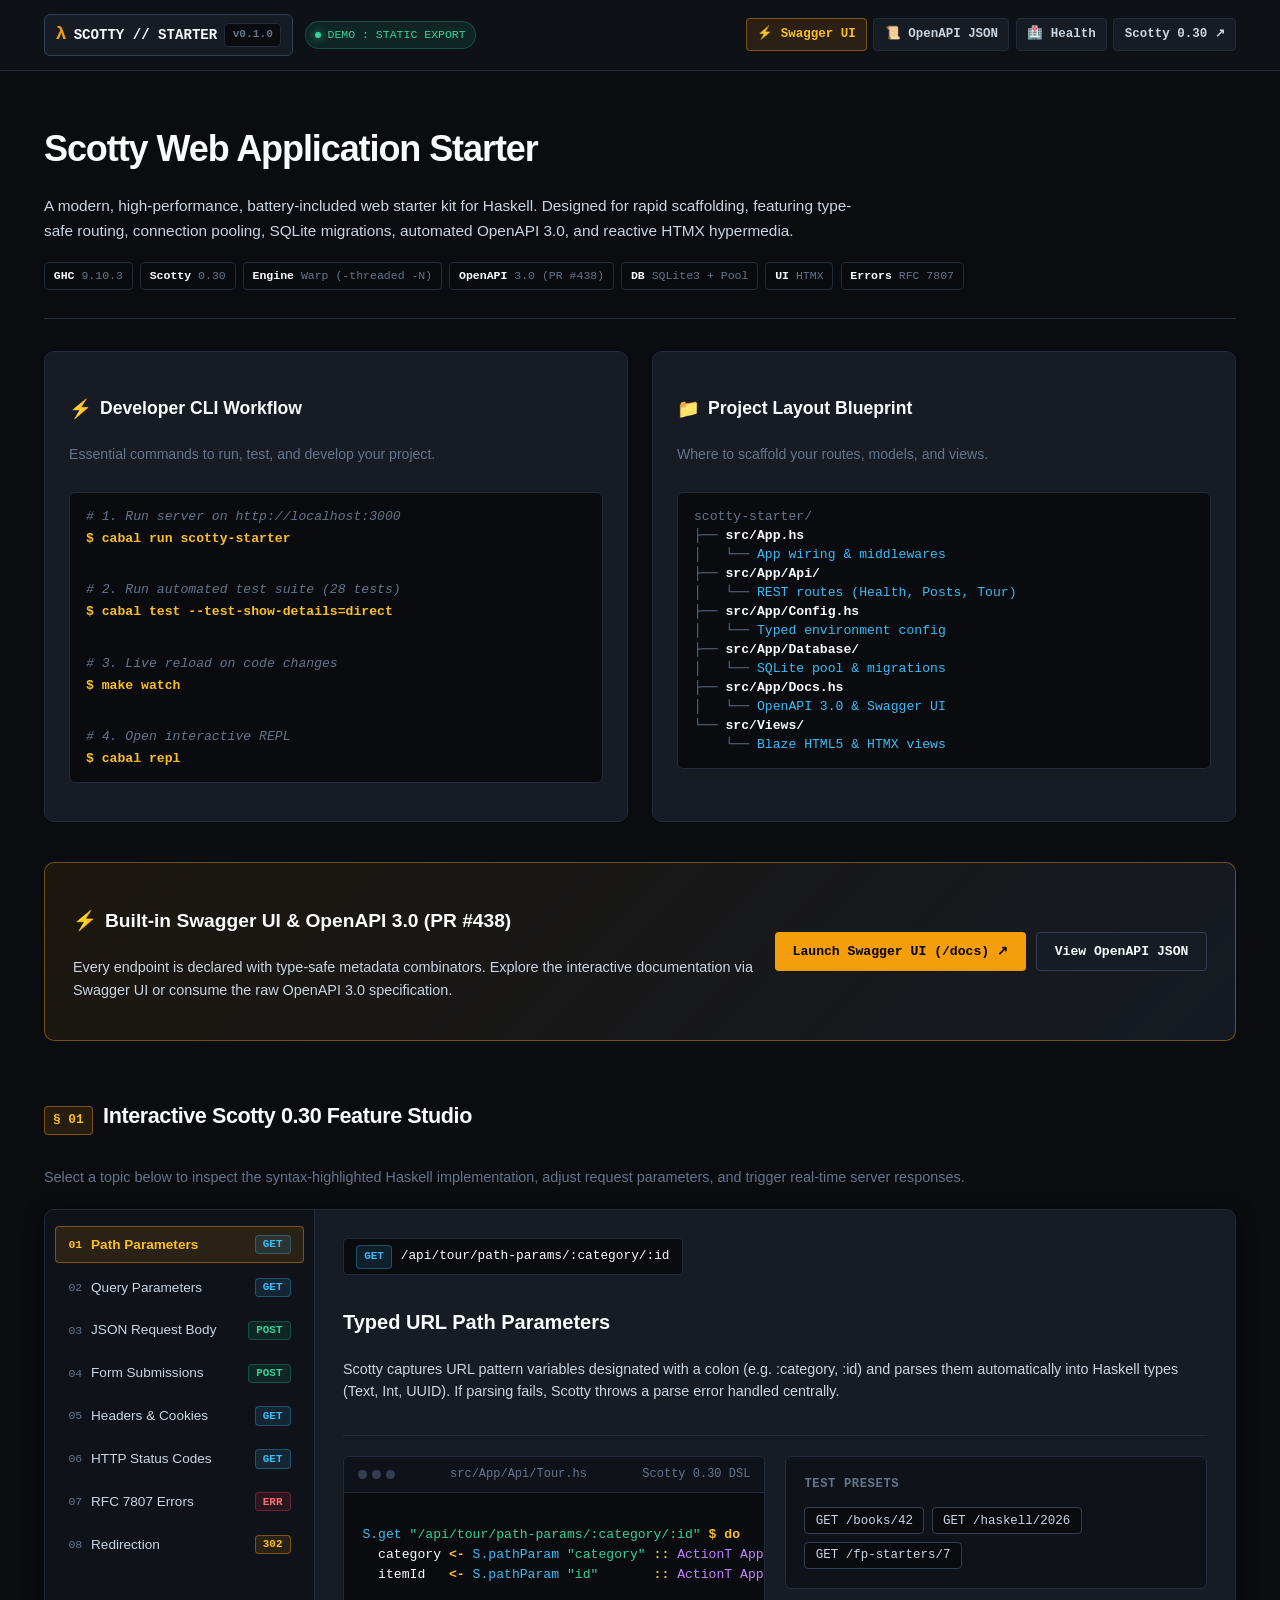
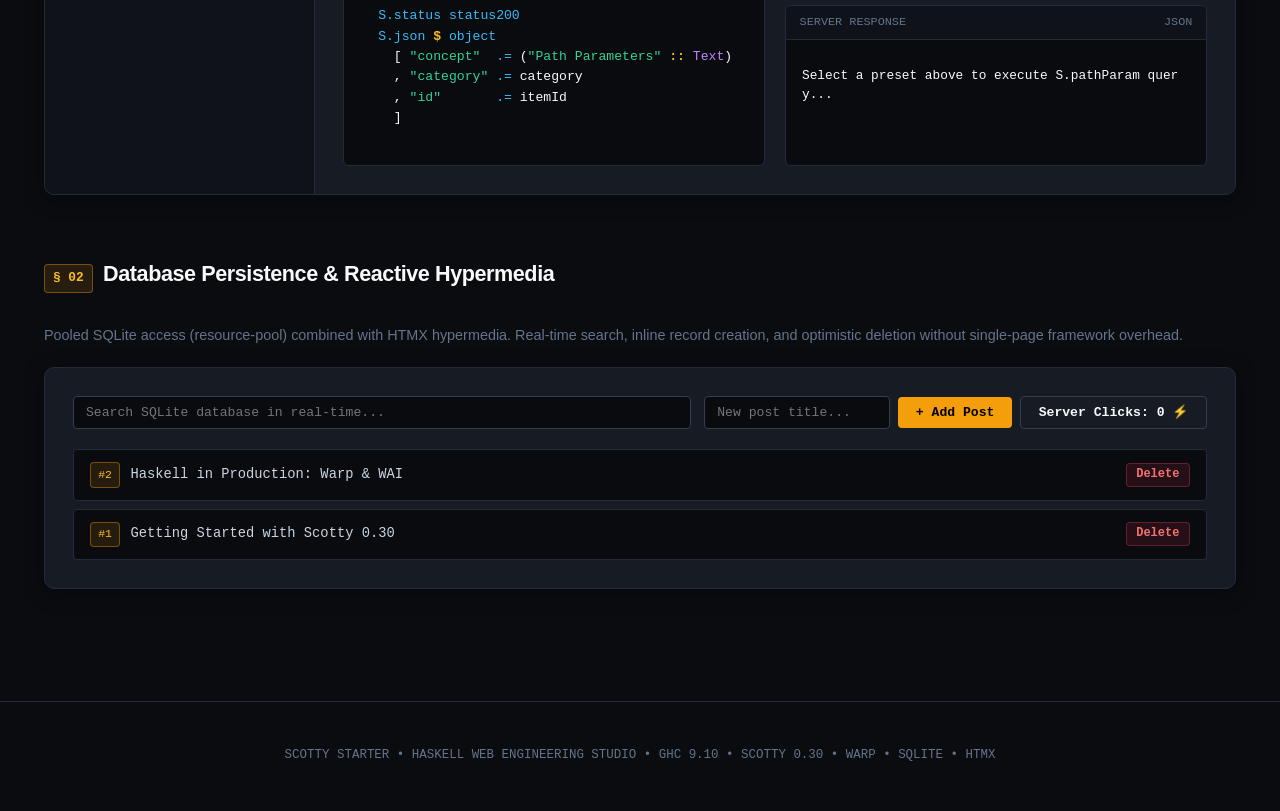
==== commit 9ad57e4c: "refactor: remove legacy compatibility aliases, strip 2.0 branding, and fix Docker image tag" ====
--- a/docs/index.html
+++ b/docs/index.html
@@ -1,5 +1,5 @@
 <!DOCTYPE HTML>
-<html><head><meta charset="utf-8"><meta name="viewport" content="width=device-width, initial-scale=1, maximum-scale=5"><meta name="description" content="Scotty Starter 2.0 - Production-Ready Haskell Web Application Starter"><title>Scotty Starter 2.0 // Haskell Web Engineering Studio</title><link rel="icon" href="./favicon.ico"><link rel="stylesheet" href="./css/pure.min.css"><link rel="stylesheet" href="./css/grids-responsive.min.css"><link rel="stylesheet" href="./css/style.css"><script src="./js/htmx.min.js"></script><script>document.addEventListener('htmx:beforeSwap', function(evt) {
+<html><head><meta charset="utf-8"><meta name="viewport" content="width=device-width, initial-scale=1, maximum-scale=5"><meta name="description" content="Scotty Starter - Production-Ready Haskell Web Application Starter"><title>Scotty Starter // Haskell Web Engineering Studio</title><link rel="icon" href="./favicon.ico"><link rel="stylesheet" href="./css/pure.min.css"><link rel="stylesheet" href="./css/grids-responsive.min.css"><link rel="stylesheet" href="./css/style.css"><script src="./js/htmx.min.js"></script><script>document.addEventListener('htmx:beforeSwap', function(evt) {
   evt.detail.shouldSwap = true;
   evt.detail.isError = false;
 });
@@ -170,7 +170,7 @@
       return { status: 200, ct: 'application/json; charset=utf-8', body: JSON.stringify({
         status: "ok",
         app: "scotty-starter",
-        version: "0.2.0",
+        version: "0.1.0",
         runtime: "GHC 9.10.3 / Warp / GitHub Pages Static",
         pool_stats: { available: 10, in_use: 0 }
       }, null, 2) };
@@ -272,7 +272,7 @@
     return origFetch.apply(this, arguments);
   };
 })();
-</script></head><body><header class="topbar"><div class="topbar-inner"><div class="brand-wrapper"><a class="brand-badge" href="./"><span class="lambda-glyph">λ</span><span>SCOTTY // STARTER</span><span class="version-pill">v0.2.0</span></a><div class="status-pill"><span class="pulse-dot"></span><span>DEMO : STATIC EXPORT</span></div></div><div class="nav-cluster"><a class="nav-btn swagger-btn" href="./docs.html">⚡ Swagger UI</a><a class="nav-btn" href="./openapi.json">📜 OpenAPI JSON</a><a class="nav-btn" href="./healthz">🏥 Health</a><a class="nav-btn" href="https://github.com/scotty-web/scotty" target="_blank">Scotty 0.30 ↗</a></div></div></header><main class="workbench-container"><div class="masthead"><h1 class="masthead-title">Scotty Web Application Starter</h1><p class="masthead-sub">A modern, high-performance, battery-included web starter kit for Haskell. Designed for rapid scaffolding, featuring type-safe routing, connection pooling, SQLite migrations, automated OpenAPI 3.0, and reactive HTMX hypermedia.</p><div class="spec-strip"><span class="spec-chip"><strong>GHC </strong>9.10.3</span><span class="spec-chip"><strong>Scotty </strong>0.30</span><span class="spec-chip"><strong>Engine </strong>Warp (-threaded -N)</span><span class="spec-chip"><strong>OpenAPI </strong>3.0 (PR #438)</span><span class="spec-chip"><strong>DB </strong>SQLite3 + Pool</span><span class="spec-chip"><strong>UI </strong>HTMX 2.0</span><span class="spec-chip"><strong>Errors </strong>RFC 7807</span></div></div><div class="scaffold-grid"><div class="scaffold-card"><h3 class="scaffold-card-title"><span class="lambda-glyph">⚡</span><span>Developer CLI Workflow</span></h3><p class="scaffold-card-desc">Essential commands to run, test, and develop your project.</p><pre class="cli-cheatsheet"><span class="comment"># 1. Run server on http://localhost:3000
+</script></head><body><header class="topbar"><div class="topbar-inner"><div class="brand-wrapper"><a class="brand-badge" href="./"><span class="lambda-glyph">λ</span><span>SCOTTY // STARTER</span><span class="version-pill">v0.1.0</span></a><div class="status-pill"><span class="pulse-dot"></span><span>DEMO : STATIC EXPORT</span></div></div><div class="nav-cluster"><a class="nav-btn swagger-btn" href="./docs.html">⚡ Swagger UI</a><a class="nav-btn" href="./openapi.json">📜 OpenAPI JSON</a><a class="nav-btn" href="./healthz">🏥 Health</a><a class="nav-btn" href="https://github.com/scotty-web/scotty" target="_blank">Scotty 0.30 ↗</a></div></div></header><main class="workbench-container"><div class="masthead"><h1 class="masthead-title">Scotty Web Application Starter</h1><p class="masthead-sub">A modern, high-performance, battery-included web starter kit for Haskell. Designed for rapid scaffolding, featuring type-safe routing, connection pooling, SQLite migrations, automated OpenAPI 3.0, and reactive HTMX hypermedia.</p><div class="spec-strip"><span class="spec-chip"><strong>GHC </strong>9.10.3</span><span class="spec-chip"><strong>Scotty </strong>0.30</span><span class="spec-chip"><strong>Engine </strong>Warp (-threaded -N)</span><span class="spec-chip"><strong>OpenAPI </strong>3.0 (PR #438)</span><span class="spec-chip"><strong>DB </strong>SQLite3 + Pool</span><span class="spec-chip"><strong>UI </strong>HTMX</span><span class="spec-chip"><strong>Errors </strong>RFC 7807</span></div></div><div class="scaffold-grid"><div class="scaffold-card"><h3 class="scaffold-card-title"><span class="lambda-glyph">⚡</span><span>Developer CLI Workflow</span></h3><p class="scaffold-card-desc">Essential commands to run, test, and develop your project.</p><pre class="cli-cheatsheet"><span class="comment"># 1. Run server on http://localhost:3000
 </span><span class="cmd">$ cabal run scotty-starter
 
 </span><span class="comment"># 2. Run automated test suite (28 tests)
@@ -360,7 +360,7 @@
     <span class="syn-kw">else</span> <span class="syn-fn">S.json</span> <span class="syn-kw">$</span> <span class="syn-fn">object</span>
       [ <span class="syn-str">&quot;concept&quot;</span>     <span class="syn-fn">.=</span> (<span class="syn-str">&quot;Status Codes&quot;</span> <span class="syn-kw">::</span> <span class="syn-type">Text</span>)
       , <span class="syn-str">&quot;status_code&quot;</span> <span class="syn-fn">.=</span> codeInt
-      ]</pre></div><div class="test-panel"><div class="control-box"><span class="control-box-title">Select Status Code</span><div class="preset-buttons"><button class="btn-preset" hx-get="./api/tour/status-codes/200" hx-target="#console-status">200 OK</button><button class="btn-preset" hx-get="./api/tour/status-codes/201" hx-target="#console-status">201 Created</button><button class="btn-preset" hx-get="./api/tour/status-codes/204" hx-target="#console-status">204 No Content</button><button class="btn-preset" hx-get="./api/tour/status-codes/400" hx-target="#console-status">400 Bad Request</button><button class="btn-preset" hx-get="./api/tour/status-codes/404" hx-target="#console-status">404 Not Found</button><button class="btn-preset" hx-get="./api/tour/status-codes/418" hx-target="#console-status">418 I&#39;m a Teapot</button></div></div><div class="console-box"><div class="console-bar"><span>SERVER RESPONSE</span><span>STATUS TEST</span></div><pre id="console-status" class="console-output">Select a status code to test S.status dispatch...</pre></div></div></div></div><div id="pane-error-handling" class="tour-pane"><div class="pane-header"><div class="pane-route"><span class="method-badge err">ERR</span><span>/api/tour/errors/:type</span></div><h3 class="pane-title">Centralized Error Boundaries &amp; RFC 7807</h3><p class="pane-description">Scotty provides S.defaultHandler to catch unhandled exceptions. In Scotty Starter 2.0, this converts errors into standard RFC 7807 Problem Details (application/problem+json) with titles, status codes, and diagnostics.</p></div><div class="studio-work-area"><div class="code-window"><div class="window-bar"><div class="window-dots"><span class="window-dot"></span><span class="window-dot"></span><span class="window-dot"></span></div><span>src/App/Middleware/ErrorHandler.hs</span><span>Scotty 0.30 DSL</span></div><pre class="code-snippet"><span class="syn-type">appErrorHandler</span> <span class="syn-kw">::</span> <span class="syn-type">ScottyException</span> <span class="syn-kw">-&gt;</span> <span class="syn-type">ActionT</span> m ()
+      ]</pre></div><div class="test-panel"><div class="control-box"><span class="control-box-title">Select Status Code</span><div class="preset-buttons"><button class="btn-preset" hx-get="./api/tour/status-codes/200" hx-target="#console-status">200 OK</button><button class="btn-preset" hx-get="./api/tour/status-codes/201" hx-target="#console-status">201 Created</button><button class="btn-preset" hx-get="./api/tour/status-codes/204" hx-target="#console-status">204 No Content</button><button class="btn-preset" hx-get="./api/tour/status-codes/400" hx-target="#console-status">400 Bad Request</button><button class="btn-preset" hx-get="./api/tour/status-codes/404" hx-target="#console-status">404 Not Found</button><button class="btn-preset" hx-get="./api/tour/status-codes/418" hx-target="#console-status">418 I&#39;m a Teapot</button></div></div><div class="console-box"><div class="console-bar"><span>SERVER RESPONSE</span><span>STATUS TEST</span></div><pre id="console-status" class="console-output">Select a status code to test S.status dispatch...</pre></div></div></div></div><div id="pane-error-handling" class="tour-pane"><div class="pane-header"><div class="pane-route"><span class="method-badge err">ERR</span><span>/api/tour/errors/:type</span></div><h3 class="pane-title">Centralized Error Boundaries &amp; RFC 7807</h3><p class="pane-description">Scotty provides S.defaultHandler to catch unhandled exceptions. In Scotty Starter, this converts errors into standard RFC 7807 Problem Details (application/problem+json) with titles, status codes, and diagnostics.</p></div><div class="studio-work-area"><div class="code-window"><div class="window-bar"><div class="window-dots"><span class="window-dot"></span><span class="window-dot"></span><span class="window-dot"></span></div><span>src/App/Middleware/ErrorHandler.hs</span><span>Scotty 0.30 DSL</span></div><pre class="code-snippet"><span class="syn-type">appErrorHandler</span> <span class="syn-kw">::</span> <span class="syn-type">ScottyException</span> <span class="syn-kw">-&gt;</span> <span class="syn-type">ActionT</span> m ()
 <span class="syn-type">appErrorHandler</span> <span class="syn-kw">=</span> <span class="syn-kw">\case</span>
   <span class="syn-type">QueryParameterNotFound</span> p <span class="syn-kw">-&gt;</span>
     <span class="syn-fn">rfc7807</span> <span class="syn-fn">status400</span> <span class="syn-str">&quot;Missing Query Parameter&quot;</span> (<span class="syn-str">&quot;Missing: &quot;</span> <span class="syn-fn">&lt;&gt;</span> p)
@@ -369,4 +369,4 @@
   other <span class="syn-kw">-&gt;</span>
     <span class="syn-fn">rfc7807</span> <span class="syn-fn">status500</span> <span class="syn-str">&quot;Internal Server Error&quot;</span> (<span class="syn-fn">T.pack</span> (<span class="syn-fn">show</span> other))</pre></div><div class="test-panel"><div class="control-box"><span class="control-box-title">Trigger Errors Deliberately</span><div class="preset-buttons"><button class="btn-preset" hx-get="./api/tour/errors/missing-query" hx-target="#console-errors">Trigger Missing Query</button><button class="btn-preset" hx-get="./api/tour/errors/bad-int?numeric_field=not_an_int" hx-target="#console-errors">Trigger Bad Int Parse</button></div></div><div class="console-box"><div class="console-bar"><span>SERVER RESPONSE</span><span>RFC 7807</span></div><pre id="console-errors" class="console-output">Trigger an exception to inspect the RFC 7807 Problem Details payload...</pre></div></div></div></div><div id="pane-redirection" class="tour-pane"><div class="pane-header"><div class="pane-route"><span class="method-badge redir">302</span><span>/api/tour/redirect-to-docs</span></div><h3 class="pane-title">HTTP Redirection via S.redirect</h3><p class="pane-description">Scotty provides S.redirect to issue 302 Found HTTP redirects to internal or external URLs.</p></div><div class="studio-work-area"><div class="code-window"><div class="window-bar"><div class="window-dots"><span class="window-dot"></span><span class="window-dot"></span><span class="window-dot"></span></div><span>src/App/Api/Tour.hs</span><span>Scotty 0.30 DSL</span></div><pre class="code-snippet"><span class="syn-fn">S.get</span> <span class="syn-str">&quot;/api/tour/redirect-to-docs&quot;</span> <span class="syn-kw">$</span> <span class="syn-kw">do</span>
   <span class="syn-cm">-- Issues HTTP 302 Found with Location: /docs
-</span>  <span class="syn-fn">S.redirect</span> <span class="syn-str">&quot;/docs&quot;</span></pre></div><div class="test-panel"><div class="control-box"><span class="control-box-title">Execute Redirection</span><div class="preset-buttons"><a class="btn-primary" href="./docs.html">Execute S.redirect to /docs ↗</a></div></div><div class="console-box"><div class="console-bar"><span>NOTES</span><span>302 FOUND</span></div><pre class="console-output">Clicking the button above navigates to /api/tour/redirect-to-docs, which dispatches S.redirect &quot;/docs&quot;.</pre></div></div></div></div></div></div><div class="section-header"><span class="section-num">§ 02</span><h2 class="section-title">Database Persistence &amp; Reactive Hypermedia</h2></div><p class="section-desc">Pooled SQLite access (resource-pool) combined with HTMX hypermedia. Real-time search, inline record creation, and optimistic deletion without single-page framework overhead.</p><div class="database-section"><div class="db-toolbar"><input type="search" name="q" class="form-input" placeholder="Search SQLite database in real-time..." autocomplete="off" hx-get="./partials/posts/search" hx-trigger="keyup changed delay:150ms, search" hx-target="#posts-container"><form class="form-row" hx-post="./partials/posts" hx-target="#posts-container" hx-swap="afterbegin" hx-on::after-request="if(event.detail.successful) this.reset()"><input type="text" name="title" class="form-input" placeholder="New post title..." required="true"><button type="submit" class="btn-primary">+ Add Post</button><button class="btn-secondary" id="counter-btn" hx-post="./partials/counter" hx-target="#counter-btn" hx-swap="outerHTML">Server Clicks: 0 ⚡</button></form></div><div id="posts-container" class="posts-list"><div class="post-card" id="post-2"><div class="post-info"><span class="post-id-chip">#2</span><span class="post-title">Haskell in Production: Warp &amp; WAI</span></div><button class="btn-del" hx-delete="./partials/posts/2" hx-target="#post-2" hx-swap="outerHTML" hx-confirm="Delete this record from SQLite database?">Delete</button></div><div class="post-card" id="post-1"><div class="post-info"><span class="post-id-chip">#1</span><span class="post-title">Getting Started with Scotty 0.30</span></div><button class="btn-del" hx-delete="./partials/posts/1" hx-target="#post-1" hx-swap="outerHTML" hx-confirm="Delete this record from SQLite database?">Delete</button></div></div></div></main><footer><p>SCOTTY STARTER 2.0 • HASKELL WEB ENGINEERING STUDIO • GHC 9.10 • SCOTTY 0.30 • WARP • SQLITE • HTMX 2.0</p></footer></body></html>+</span>  <span class="syn-fn">S.redirect</span> <span class="syn-str">&quot;/docs&quot;</span></pre></div><div class="test-panel"><div class="control-box"><span class="control-box-title">Execute Redirection</span><div class="preset-buttons"><a class="btn-primary" href="./docs.html">Execute S.redirect to /docs ↗</a></div></div><div class="console-box"><div class="console-bar"><span>NOTES</span><span>302 FOUND</span></div><pre class="console-output">Clicking the button above navigates to /api/tour/redirect-to-docs, which dispatches S.redirect &quot;/docs&quot;.</pre></div></div></div></div></div></div><div class="section-header"><span class="section-num">§ 02</span><h2 class="section-title">Database Persistence &amp; Reactive Hypermedia</h2></div><p class="section-desc">Pooled SQLite access (resource-pool) combined with HTMX hypermedia. Real-time search, inline record creation, and optimistic deletion without single-page framework overhead.</p><div class="database-section"><div class="db-toolbar"><input type="search" name="q" class="form-input" placeholder="Search SQLite database in real-time..." autocomplete="off" hx-get="./partials/posts/search" hx-trigger="keyup changed delay:150ms, search" hx-target="#posts-container"><form class="form-row" hx-post="./partials/posts" hx-target="#posts-container" hx-swap="afterbegin" hx-on::after-request="if(event.detail.successful) this.reset()"><input type="text" name="title" class="form-input" placeholder="New post title..." required="true"><button type="submit" class="btn-primary">+ Add Post</button><button class="btn-secondary" id="counter-btn" hx-post="./partials/counter" hx-target="#counter-btn" hx-swap="outerHTML">Server Clicks: 0 ⚡</button></form></div><div id="posts-container" class="posts-list"><div class="post-card" id="post-2"><div class="post-info"><span class="post-id-chip">#2</span><span class="post-title">Haskell in Production: Warp &amp; WAI</span></div><button class="btn-del" hx-delete="./partials/posts/2" hx-target="#post-2" hx-swap="outerHTML" hx-confirm="Delete this record from SQLite database?">Delete</button></div><div class="post-card" id="post-1"><div class="post-info"><span class="post-id-chip">#1</span><span class="post-title">Getting Started with Scotty 0.30</span></div><button class="btn-del" hx-delete="./partials/posts/1" hx-target="#post-1" hx-swap="outerHTML" hx-confirm="Delete this record from SQLite database?">Delete</button></div></div></div></main><footer><p>SCOTTY STARTER • HASKELL WEB ENGINEERING STUDIO • GHC 9.10 • SCOTTY 0.30 • WARP • SQLITE • HTMX</p></footer></body></html>
--- a/docs/css/style.css
+++ b/docs/css/style.css
@@ -1,5 +1,5 @@
 /* ==========================================================================
-   SCOTTY STARTER 2.0 - Haskell Web Engineering Studio
+   SCOTTY STARTER - Haskell Web Engineering Studio
    Aesthetic: Dark Slate, Solarized Amber & Phosphor Emerald
    Built on Pure.css Responsive Foundation
    100% Mobile Responsive, Syntax Highlighted & Self-Contained
